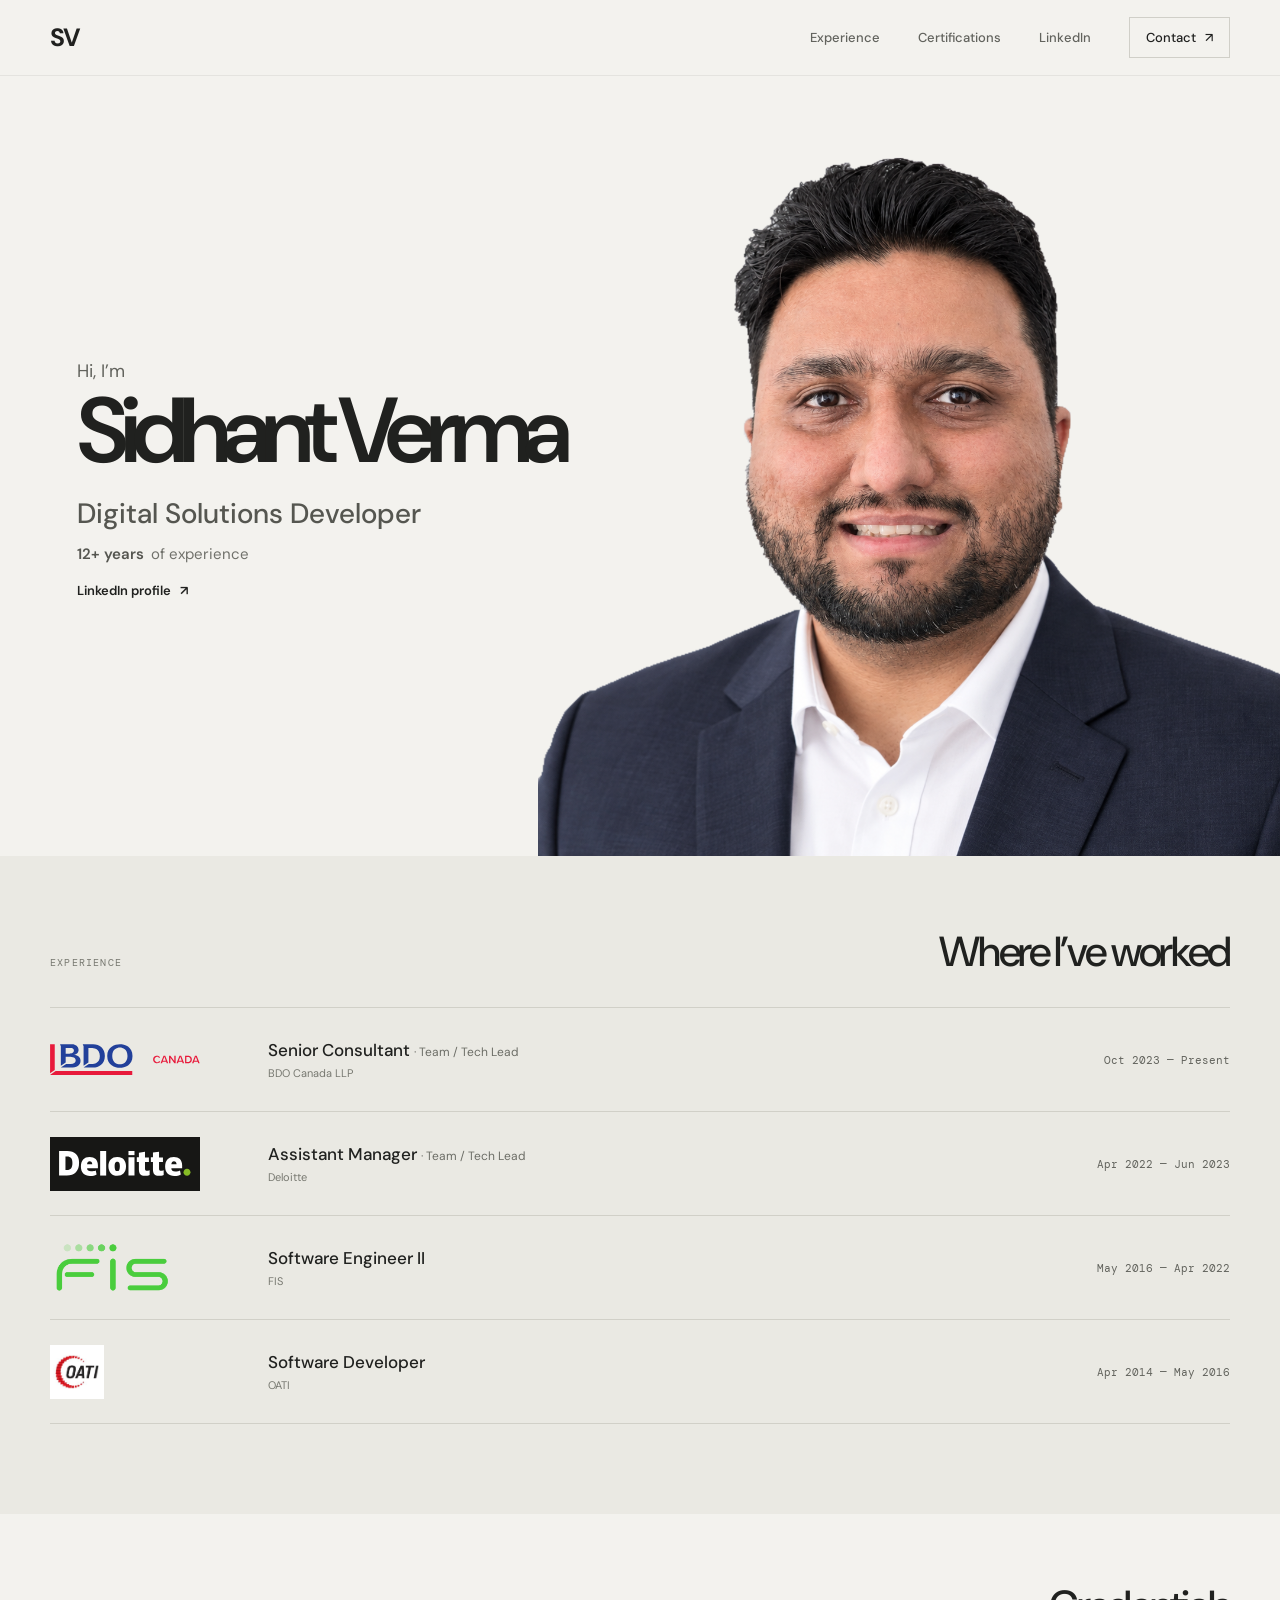
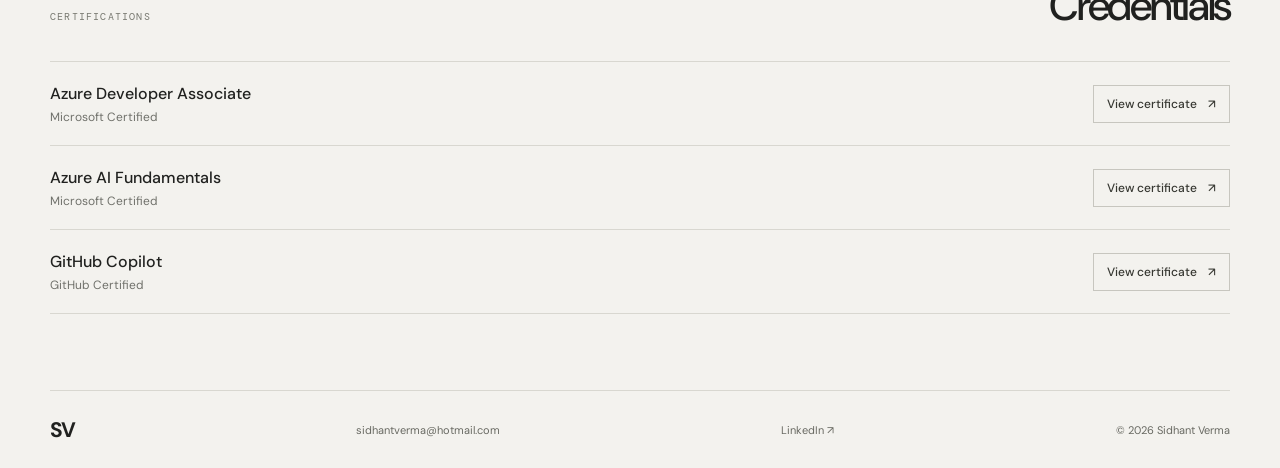
==== index.html @ 998a6c41 "website_v1" ====
<!doctype html>
<html lang="en">
  <head>
    <meta charset="utf-8">
    <meta name="viewport" content="width=device-width, initial-scale=1">
    <meta name="theme-color" content="#f3f2ee">
    <meta name="description" content="Hi, I'm Sidhant Verma, a Digital Solutions Developer with over 12 years of experience.">
    <title>Sidhant Verma</title>
    <link rel="preload" as="image" href="resources/photo_cutout.png">
    <link rel="stylesheet" href="styles.css">
    <script src="script.js?v=certificates-1" defer></script>
  </head>
  <body>
    <a class="skip-link" href="#main">Skip to content</a>
    <header class="site-header">
      <nav class="nav shell" aria-label="Main navigation">
        <a class="wordmark" href="#home" aria-label="Sidhant Verma home">SV</a>
        <button class="menu-toggle" type="button" aria-expanded="false" aria-controls="nav-links" aria-label="Open navigation menu">
          <span></span><span></span>
        </button>
        <div class="nav-links" id="nav-links">
          <a href="#experience">Experience</a>
          <a href="#certifications">Certifications</a>
          <a href="https://www.linkedin.com/in/sidhant-verma/" target="_blank" rel="noreferrer">LinkedIn</a>
          <a class="nav-contact" href="mailto:sidhantverma@hotmail.com">Contact <span aria-hidden="true">↗</span></a>
        </div>
      </nav>
    </header>

    <main id="main">
      <section class="hero shell" id="home" aria-labelledby="hero-title">
        <div class="hero-copy">
          <p class="hero-greeting">Hi, I’m</p>
          <h1 id="hero-title">Sidhant Verma</h1>
          <p class="hero-role">Digital Solutions Developer</p>
          <p class="hero-experience"><strong id="experience-years">12+ years</strong> of experience</p>
          <div class="hero-actions">
            <a class="text-link linkedin-link" href="https://www.linkedin.com/in/sidhant-verma/" target="_blank" rel="noreferrer">LinkedIn profile <span aria-hidden="true">↗</span></a>
          </div>
        </div>
        <div class="hero-visual">
          <img src="resources/photo_cutout.png" alt="Portrait of Sidhant Verma" fetchpriority="high">
        </div>
      </section>

      <section class="experience-section" id="experience" aria-labelledby="experience-title">
        <div class="shell">
          <div class="experience-heading">
            <p class="section-label">EXPERIENCE</p>
            <h2 id="experience-title">Where I’ve worked</h2>
          </div>

          <div class="experience-list">
            <article class="experience-item">
              <div class="company-logo"><img src="resources/logos/BDO-Canada-Logo.svg" alt="BDO Canada"></div>
              <h3>Senior Consultant <span>· Team / Tech Lead</span></h3>
              <p class="company-name">BDO Canada LLP</p>
              <p class="experience-dates"><time datetime="2023-10">Oct 2023</time> — Present</p>
            </article>
            <article class="experience-item">
              <div class="company-logo deloitte-logo"><img src="resources/logos/deloitte.svg" alt="Deloitte"></div>
              <h3>Assistant Manager <span>· Team / Tech Lead</span></h3>
              <p class="company-name">Deloitte</p>
              <p class="experience-dates"><time datetime="2022-04">Apr 2022</time> — <time datetime="2023-06">Jun 2023</time></p>
            </article>
            <article class="experience-item">
              <div class="company-logo"><img src="resources/logos/FIS_Logo_Green.png" alt="FIS"></div>
              <h3>Software Engineer II</h3>
              <p class="company-name">FIS</p>
              <p class="experience-dates"><time datetime="2016-05">May 2016</time> — <time datetime="2022-04">Apr 2022</time></p>
            </article>
            <article class="experience-item">
              <div class="company-logo"><img src="resources/logos/oati.jpeg" alt="OATI"></div>
              <h3>Software Developer</h3>
              <p class="company-name">OATI</p>
              <p class="experience-dates"><time datetime="2014-04">Apr 2014</time> — <time datetime="2016-05">May 2016</time></p>
            </article>
          </div>
        </div>
      </section>

      <section class="certifications-section" id="certifications" aria-labelledby="certifications-title">
        <div class="shell">
          <div class="experience-heading">
            <p class="section-label">CERTIFICATIONS</p>
            <h2 id="certifications-title">Credentials</h2>
          </div>
          <div class="certifications-list">
            <article class="certification-item">
              <div>
                <h3>Azure Developer Associate</h3>
                <p>Microsoft Certified</p>
              </div>
              <button class="certificate-viewer" type="button" data-title="Azure Developer Associate" data-file="resources/certs/ada.pdf">View certificate <span aria-hidden="true">↗</span></button>
            </article>
            <article class="certification-item">
              <div>
                <h3>Azure AI Fundamentals</h3>
                <p>Microsoft Certified</p>
              </div>
              <button class="certificate-viewer" type="button" data-title="Azure AI Fundamentals" data-file="resources/certs/ai_fund.pdf">View certificate <span aria-hidden="true">↗</span></button>
            </article>
            <article class="certification-item">
              <div>
                <h3>GitHub Copilot</h3>
                <p>GitHub Certified</p>
              </div>
              <button class="certificate-viewer" type="button" data-title="GitHub Copilot" data-file="resources/certs/github_copilot.pdf">View certificate <span aria-hidden="true">↗</span></button>
            </article>
          </div>
        </div>
      </section>
    </main>

    <dialog class="certificate-dialog" aria-labelledby="certificate-dialog-title">
      <div class="certificate-dialog-header">
        <h2 id="certificate-dialog-title">Certificate preview</h2>
        <button class="certificate-dialog-close" type="button" aria-label="Close certificate preview">Close <span aria-hidden="true">×</span></button>
      </div>
      <iframe class="certificate-frame" title="Read-only certificate preview"></iframe>
    </dialog>

    <footer class="site-footer">
      <div class="shell footer-inner">
        <a class="wordmark footer-mark" href="#home">SV</a>
        <a href="mailto:sidhantverma@hotmail.com">sidhantverma@hotmail.com</a>
        <a href="https://www.linkedin.com/in/sidhant-verma/" target="_blank" rel="noreferrer">LinkedIn ↗</a>
        <p>© <span id="year">2026</span> Sidhant Verma</p>
      </div>
    </footer>
  </body>
</html>
---- styles.css ----
@import url('https://fonts.googleapis.com/css2?family=DM+Mono:wght@400;500&family=DM+Sans:wght@400;500;600;700&display=swap');

:root {
  color-scheme: light;
  --paper: #f3f2ee;
  --ink: #20211f;
  --muted: #70716b;
  --line: #d8d7d0;
  --accent: #a17d5c;
  --sans: "DM Sans", Arial, sans-serif;
  --mono: "DM Mono", "Courier New", monospace;
}

* { box-sizing: border-box; }
html { scroll-behavior: smooth; scroll-padding-top: 82px; }
body {
  margin: 0;
  background: var(--paper);
  color: var(--ink);
  font-family: var(--sans);
  -webkit-font-smoothing: antialiased;
}
a { color: inherit; text-decoration: none; }
a:focus-visible, button:focus-visible { outline: 2px solid #806342; outline-offset: 4px; }
.shell { width: min(1180px, calc(100% - 96px)); margin-inline: auto; }
.skip-link { position: fixed; z-index: 20; top: 12px; left: 12px; padding: 12px 16px; background: var(--ink); color: white; transform: translateY(-160%); }
.skip-link:focus { transform: translateY(0); }

.site-header {
  position: sticky;
  z-index: 10;
  top: 0;
  height: 76px;
  border-bottom: 1px solid #20211f12;
  background: rgb(243 242 238 / 94%);
  backdrop-filter: blur(14px);
}
.nav { height: 100%; display: flex; align-items: center; justify-content: space-between; }
.wordmark { font-size: 25px; font-weight: 700; letter-spacing: -2px; }
.wordmark span { color: var(--accent); }
.nav-links { display: flex; align-items: center; gap: 38px; font-size: 13px; font-weight: 500; }
.nav-links > a:not(.nav-contact) { color: #62635d; }
.nav-links > a:not(.nav-contact):hover { color: var(--ink); }
.nav-contact { padding: 11px 16px; border: 1px solid #d0cfc8; }
.nav-contact span { margin-left: 6px; }
.menu-toggle { display: none; }

.hero {
  min-height: min(780px, calc(100svh - 76px));
  display: grid;
  grid-template-columns: 1fr .8fr;
  align-items: center;
  gap: 30px;
  overflow: hidden;
  padding-top: 48px;
  background: var(--paper);
}
.hero-copy { z-index: 1; padding-bottom: 22px; }
.hero-greeting { margin: 0 0 8px; color: #62635d; font-size: 18px; }
.hero h1 {
  margin: 0;
  font-size: clamp(82px, 10vw, 144px);
  line-height: .88;
  letter-spacing: -.09em;
  font-weight: 600;
}
.hero-role { margin: 22px 0 0; color: #555650; font-size: clamp(21px, 2.3vw, 28px); font-weight: 500; }
.hero-experience { margin: 12px 0 0; color: #70716b; font-size: 15px; }
.hero-experience strong { margin-right: 3px; color: #555650; font-size: 15px; font-weight: 600; }
.hero-actions { display: flex; align-items: center; gap: 24px; margin-top: 18px; }
.button { min-height: 47px; display: inline-flex; align-items: center; justify-content: center; gap: 24px; padding: 0 18px; font-size: 12px; font-weight: 600; transition: transform .2s, background .2s; }
.button:hover { transform: translateY(-2px); }
.button-dark { background: #20211f; color: #f7f6f2; }
.button-dark:hover { background: #41423d; }
.text-link { font-size: 12px; font-weight: 600; }
.text-link span { margin-left: 6px; }
.linkedin-link { font-size: 13px; }
.hero-visual { align-self: end; justify-self: center; width: 100%; max-width: 490px; }
.hero-visual img { display: block; width: 100%; height: auto; }

.experience-section { padding: 68px 0 90px; background: #eae9e3; }
.experience-heading { display: flex; align-items: end; justify-content: space-between; gap: 24px; margin-bottom: 28px; }
.section-label { margin: 0 0 10px; color: #777870; font-family: var(--mono); font-size: 10px; letter-spacing: .12em; }
.experience-heading h2 { margin: 0; font-size: clamp(30px, 4vw, 42px); font-weight: 500; letter-spacing: -.055em; }
.experience-list { border-top: 1px solid #d1d0c8; }
.experience-item {
  min-height: 104px;
  display: grid;
  grid-template-columns: 190px minmax(220px, 1fr) 170px;
  grid-template-rows: auto auto;
  align-items: center;
  column-gap: 28px;
  padding: 20px 0;
  border-bottom: 1px solid #d1d0c8;
}
.company-logo {
  grid-column: 1;
  grid-row: 1 / span 2;
  width: 150px;
  height: 54px;
  display: flex;
  align-items: center;
  justify-content: flex-start;
}
.company-logo img { display: block; max-width: 100%; max-height: 100%; object-fit: contain; }
.company-logo.deloitte-logo { justify-content: center; background: #171715; }
.company-logo.deloitte-logo img { width: 132px; }
.experience-item h3 { grid-column: 2; grid-row: 1; align-self: end; margin: 0; font-size: 17px; font-weight: 500; }
.experience-item h3 span { color: #6c6d66; font-size: 12px; font-weight: 400; }
.company-name { grid-column: 2; grid-row: 2; align-self: start; margin: 5px 0 0; color: #777870; font-size: 11px; }
.experience-dates { grid-column: 3; grid-row: 1 / span 2; justify-self: end; margin: 0; color: #62635d; font-family: var(--mono); font-size: 11px; white-space: nowrap; }

.certifications-section { padding: 64px 0 76px; background: var(--paper); }
.certifications-list { border-top: 1px solid var(--line); }
.certification-item {
  min-height: 84px;
  display: flex;
  align-items: center;
  justify-content: space-between;
  gap: 24px;
  padding: 17px 0;
  border-bottom: 1px solid var(--line);
}
.certification-item h3 { margin: 0; font-size: 16px; font-weight: 500; }
.certification-item p { margin: 5px 0 0; color: var(--muted); font-size: 12px; }
.certificate-viewer {
  flex: 0 0 auto;
  padding: 10px 13px;
  border: 1px solid #c7c6bf;
  background: transparent;
  color: #373832;
  font: 500 12px var(--sans);
  cursor: pointer;
}
.certificate-viewer:hover { background: #eae9e3; }
.certificate-viewer span { margin-left: 8px; }
.certificate-dialog {
  width: min(920px, calc(100% - 32px));
  max-width: none;
  max-height: min(90vh, 900px);
  padding: 0;
  border: 1px solid #c8c7c0;
  background: #f3f2ee;
  color: var(--ink);
  box-shadow: 0 20px 80px #0005;
}
.certificate-dialog::backdrop { background: rgb(20 20 18 / 68%); }
.certificate-dialog-header { display: flex; align-items: center; justify-content: space-between; gap: 16px; padding: 15px 18px; border-bottom: 1px solid var(--line); }
.certificate-dialog-header h2 { margin: 0; font-size: 16px; font-weight: 500; }
.certificate-dialog-close { border: 0; background: transparent; color: #4f504a; font: 500 12px var(--sans); cursor: pointer; }
.certificate-dialog-close span { margin-left: 7px; font-size: 20px; vertical-align: -2px; }
.certificate-frame { display: block; width: 100%; height: min(72vh, 760px); border: 0; background: #fff; }
.site-footer { background: var(--paper); }
.site-footer { background: var(--paper); }
.footer-inner { min-height: 78px; display: flex; align-items: center; justify-content: space-between; gap: 20px; border-top: 1px solid var(--line); }
.footer-inner a:not(.wordmark), .footer-inner p { color: #686962; font-size: 11px; }
.footer-inner p { margin: 0; }
.footer-mark { font-size: 21px; }

@media (max-width: 800px) {
  .shell { width: calc(100% - 56px); }
  .hero { min-height: 650px; grid-template-columns: 1fr .75fr; gap: 10px; }
  .hero h1 { font-size: clamp(72px, 9.2vw, 100px); }
  .hero-visual { align-self: end; }
  .experience-item { grid-template-columns: 140px minmax(180px, 1fr) 135px; column-gap: 18px; }
}

@media (max-width: 600px) {
  html { scroll-padding-top: 66px; }
  .shell { width: calc(100% - 40px); }
  .site-header { height: 66px; }
  .menu-toggle { width: 40px; height: 40px; display: flex; flex-direction: column; align-items: center; justify-content: center; gap: 6px; border: 0; background: transparent; cursor: pointer; }
  .menu-toggle span { width: 19px; height: 1px; background: var(--ink); transition: transform .2s; }
  .menu-toggle[aria-expanded="true"] span:first-child { transform: translateY(3.5px) rotate(45deg); }
  .menu-toggle[aria-expanded="true"] span:last-child { transform: translateY(-3.5px) rotate(-45deg); }
  .nav-links { position: absolute; top: 65px; left: 0; right: 0; display: none; align-items: stretch; gap: 0; padding: 10px 20px 18px; border-bottom: 1px solid var(--line); background: var(--paper); }
  .nav-links.is-open { display: flex; flex-direction: column; }
  .nav-links > a:not(.nav-contact) { padding: 14px 0; border-bottom: 1px solid var(--line); }
  .nav-contact { margin-top: 14px; text-align: center; }
  .hero { min-height: 0; grid-template-columns: 1fr; gap: 8px; padding-top: 58px; }
  .hero-copy { padding: 0; }
  .hero-greeting { margin-bottom: 6px; font-size: 16px; }
  .hero h1 { font-size: clamp(64px, 16vw, 90px); line-height: .92; }
  .hero-role { margin-top: 17px; font-size: 22px; }
  .hero-experience { margin-top: 9px; font-size: 14px; }
  .hero-experience strong { font-size: 14px; }
  .hero-actions { gap: 18px; margin-top: 13px; }
  .hero-visual { width: min(100%, 380px); margin: 8px auto 0; }
  .experience-section { padding: 48px 0 60px; }
  .certifications-section { padding: 48px 0 58px; }
  .experience-heading { display: block; margin-bottom: 20px; }
  .experience-heading h2 { font-size: 34px; }
  .experience-item { min-height: 108px; grid-template-columns: 82px minmax(0, 1fr); column-gap: 14px; padding: 16px 0; }
  .company-logo { width: 72px; height: 46px; }
  .company-logo.deloitte-logo img { width: 66px; }
  .experience-item h3 { grid-column: 2; grid-row: 1; align-self: end; font-size: 15px; }
  .experience-item h3 span { display: block; margin-top: 3px; font-size: 11px; }
  .company-name { display: none; }
  .experience-dates { grid-column: 2; grid-row: 2; justify-self: start; align-self: start; margin-top: 6px; font-size: 10px; }
  .certification-item { min-height: 78px; gap: 12px; }
  .certification-item h3 { font-size: 14px; }
  .certificate-viewer { padding: 9px; font-size: 11px; }
  .certificate-frame { height: 72vh; }
  .footer-inner { min-height: 0; flex-wrap: wrap; justify-content: flex-start; gap: 12px 20px; padding: 18px 0; }
  .footer-inner p { margin-left: auto; }
}

@media (prefers-reduced-motion: reduce) {
  *, *::before, *::after { scroll-behavior: auto !important; transition-duration: .01ms !important; }
}

.hero {
  position: relative;
  width: 100%;
  max-width: none;
  min-height: min(780px, calc(100svh - 76px));
  grid-template-columns: 1fr;
  margin: 0;
  padding: 48px 0 0 clamp(40px, 6vw, 160px);
}
.hero-copy { position: relative; z-index: 1; width: min(60vw, 1120px); }
.hero h1 { font-size: clamp(88px, 7.2vw, 144px); }
.hero-visual {
  position: absolute;
  z-index: 0;
  right: 0;
  bottom: 0;
  display: flex;
  width: min(58vw, 840px);
  max-width: none;
  height: 100%;
  align-items: flex-end;
  justify-content: flex-end;
  margin: 0;
}
.hero-visual img {
  width: 100%;
  height: 100%;
  object-fit: contain;
  object-position: right bottom;
}

.certificate-dialog {
  width: min(920px, calc(100% - 32px));
  height: min(90vh, 900px);
  max-height: 90vh;
  overflow: hidden;
  grid-template-rows: auto minmax(0, 1fr);
}
.certificate-dialog[open] { display: grid; }
.certificate-frame { height: 100%; min-height: 0; }

@media (max-width: 800px) {
  .hero { min-height: 650px; padding-left: 32px; }
  .hero-copy { width: 52%; }
  .hero h1 { font-size: clamp(72px, 9.2vw, 100px); }
  .hero-visual { width: min(58vw, 560px); }
}

@media (max-width: 600px) {
  .hero {
    min-height: 0;
    grid-template-columns: 1fr;
    padding: 58px 20px 0;
  }
  .hero-copy { width: 100%; }
  .hero h1 { font-size: clamp(64px, 16vw, 90px); }
  .hero-visual {
    position: relative;
    right: auto;
    bottom: auto;
    width: min(100%, 430px);
    height: auto;
    justify-self: center;
    margin: 8px auto 0;
  }

  @media (max-width: 700px) {
    .hero-copy { width: 100%; }
    .hero-visual { width: min(100%, 430px); }
  }
  .hero-visual img { width: 100%; height: auto; }
  .certificate-dialog {
    width: calc(100% - 16px);
    height: 92dvh;
    max-height: 92dvh;
    margin: auto;
  }
  .certificate-dialog-header { padding: 12px; }
  .certificate-frame { min-height: 0; }
}
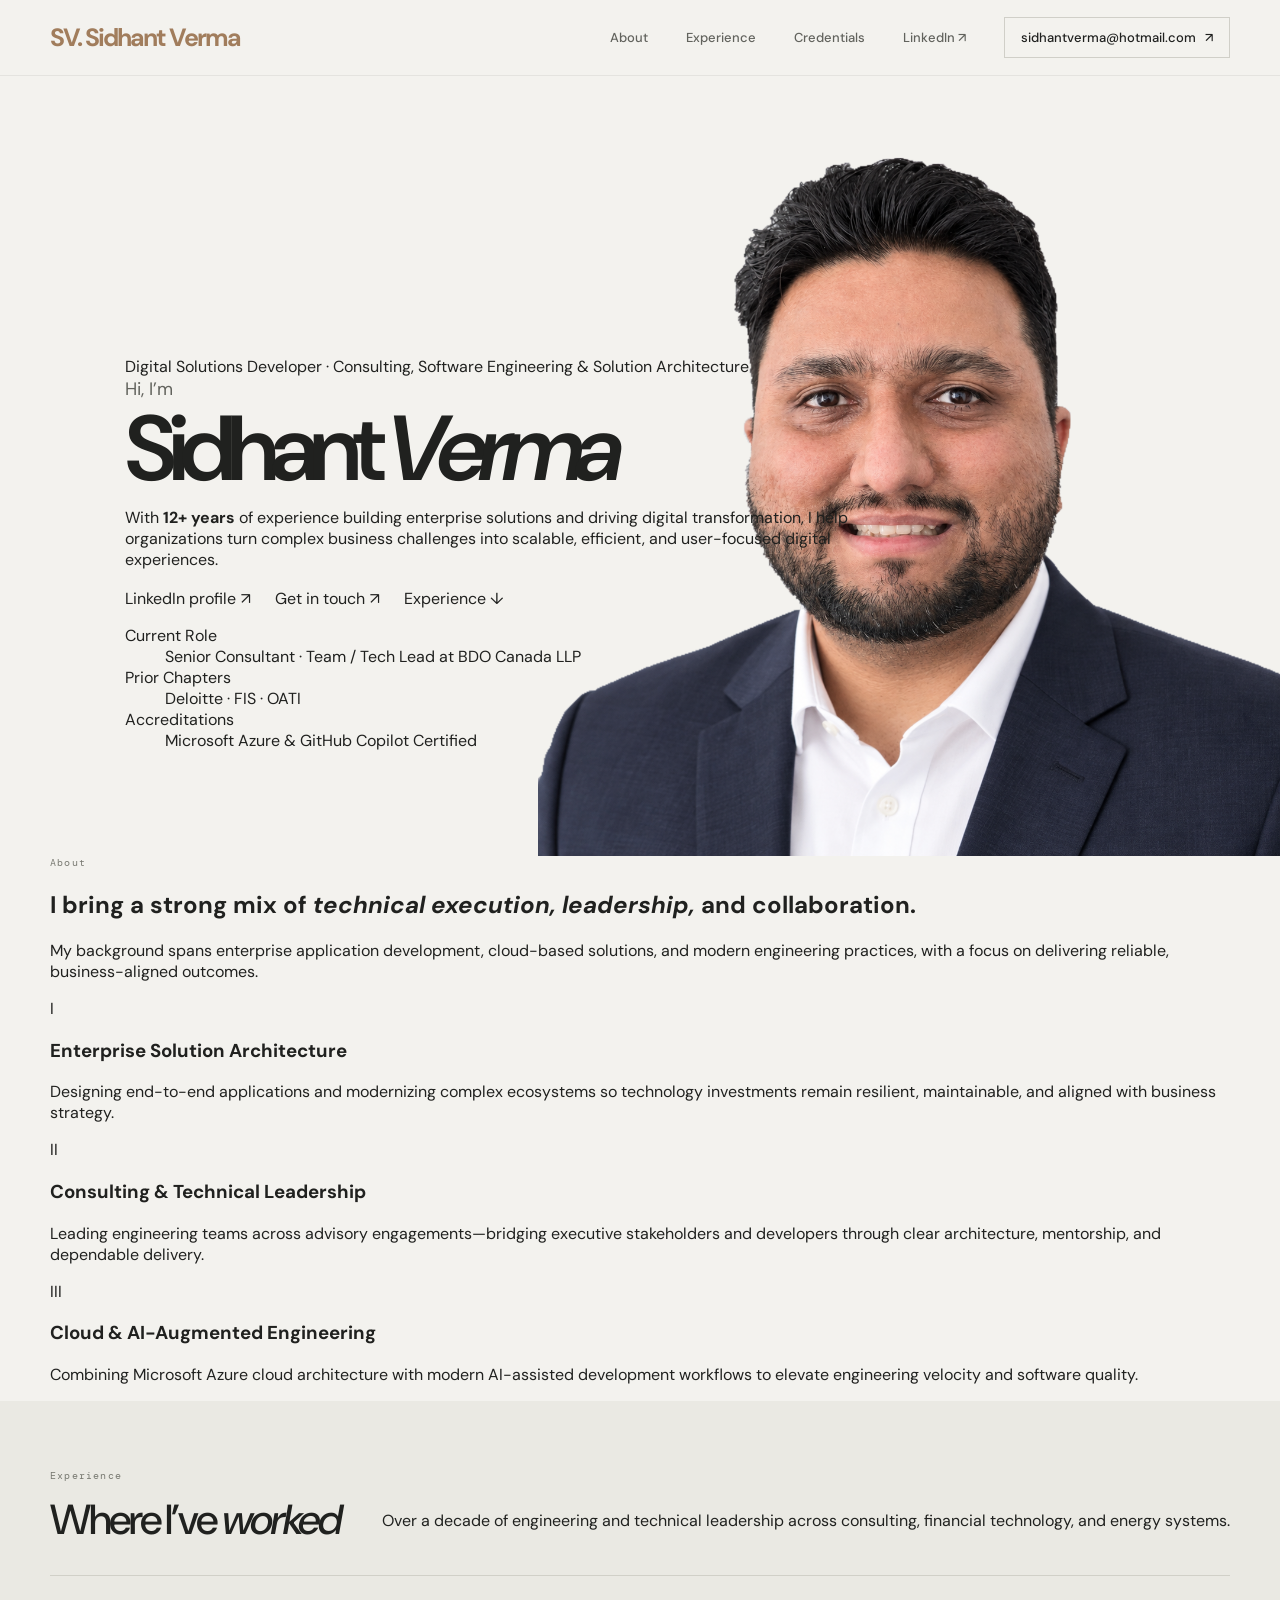
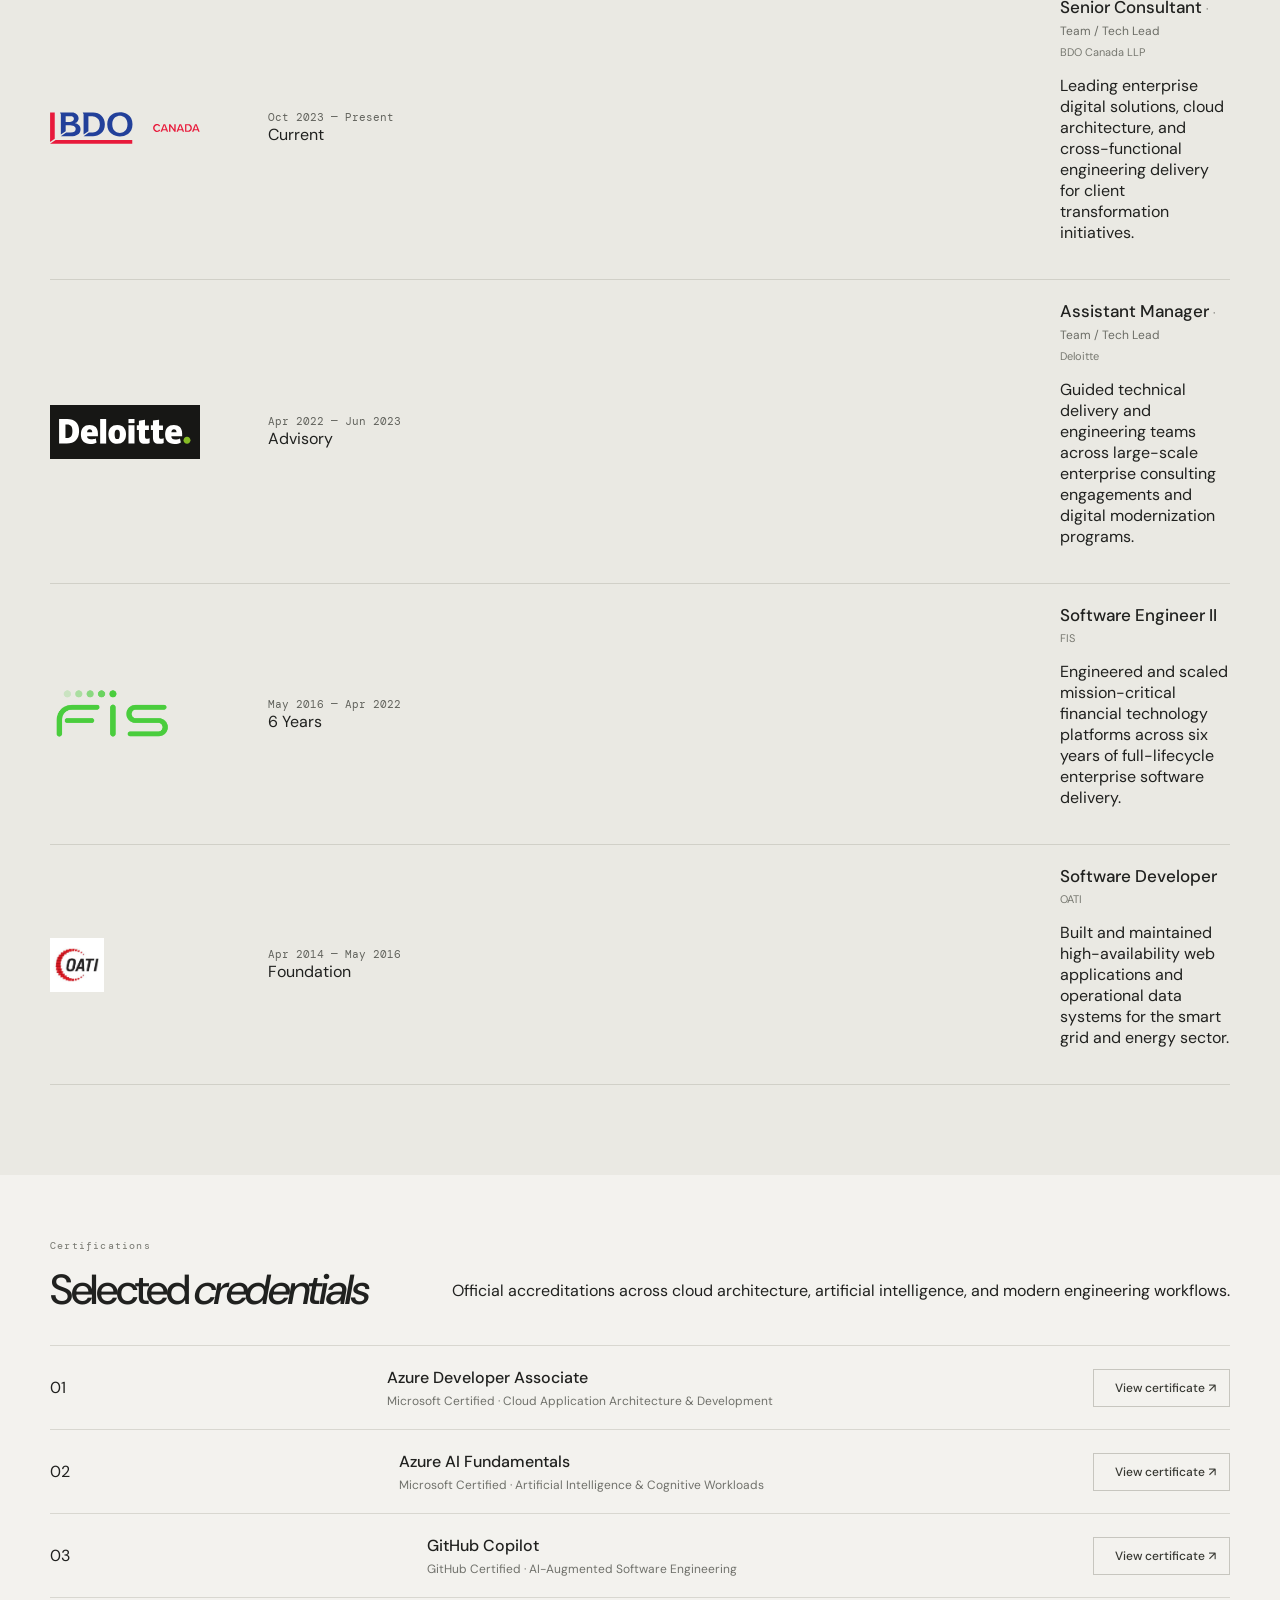
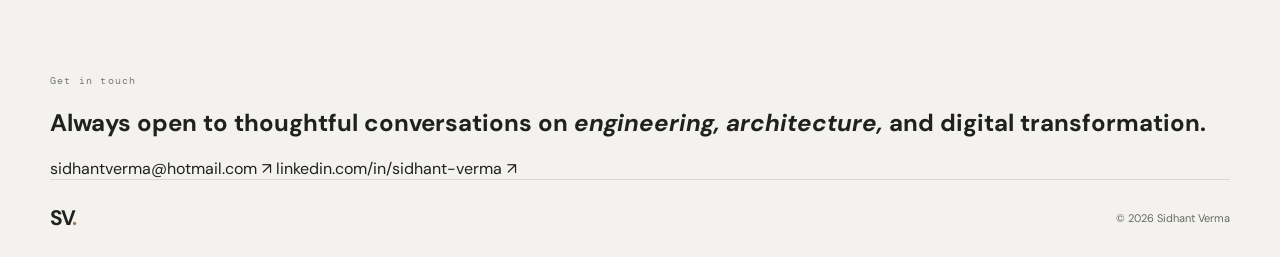
==== commit a13dae7a: "Refactor index.html for improved layout and content Updated meta tags, navigation links, and hero se" ====
--- a/index.html
+++ b/index.html
@@ -3,109 +3,288 @@
   <head>
     <meta charset="utf-8">
     <meta name="viewport" content="width=device-width, initial-scale=1">
-    <meta name="theme-color" content="#f3f2ee">
-    <meta name="description" content="Hi, I'm Sidhant Verma, a Digital Solutions Developer with over 12 years of experience.">
-    <title>Sidhant Verma</title>
+    <meta name="theme-color" content="#f6f4ef">
+    <meta name="description" content="Sidhant Verma — Digital Solutions Developer &amp; Technical Lead with 12+ years of experience building enterprise solutions, driving digital transformation, and delivering impactful technology products.">
+    <title>Sidhant Verma - Digital Solutions Developer</title>
+    <link rel="preconnect" href="https://fonts.googleapis.com">
+    <link rel="preconnect" href="https://fonts.gstatic.com" crossorigin>
+    <link href="https://fonts.googleapis.com/css2?family=Instrument+Serif:ital@0;1&amp;family=JetBrains+Mono:wght@400;500&amp;family=Plus+Jakarta+Sans:wght@400;500;600;700&amp;display=swap" rel="stylesheet">
     <link rel="preload" as="image" href="resources/photo_cutout.png">
-    <link rel="stylesheet" href="styles.css">
-    <script src="script.js?v=certificates-1" defer></script>
+    <link rel="stylesheet" href="styles.css?v=editorial-3">
+    <script src="script.js?v=editorial-3" defer></script>
   </head>
   <body>
     <a class="skip-link" href="#main">Skip to content</a>
+
     <header class="site-header">
       <nav class="nav shell" aria-label="Main navigation">
-        <a class="wordmark" href="#home" aria-label="Sidhant Verma home">SV</a>
+        <a class="wordmark" href="#home" aria-label="Sidhant Verma home">
+          <span class="wordmark-initials">SV<span>.</span></span>
+          <span class="wordmark-full">Sidhant Verma</span>
+        </a>
+
         <button class="menu-toggle" type="button" aria-expanded="false" aria-controls="nav-links" aria-label="Open navigation menu">
           <span></span><span></span>
         </button>
+
         <div class="nav-links" id="nav-links">
+          <a href="#about">About</a>
           <a href="#experience">Experience</a>
-          <a href="#certifications">Certifications</a>
-          <a href="https://www.linkedin.com/in/sidhant-verma/" target="_blank" rel="noreferrer">LinkedIn</a>
-          <a class="nav-contact" href="mailto:sidhantverma@hotmail.com">Contact <span aria-hidden="true">↗</span></a>
+          <a href="#certifications">Credentials</a>
+          <a href="https://www.linkedin.com/in/sidhant-verma/" target="_blank" rel="noreferrer">LinkedIn <span aria-hidden="true">↗</span></a>
+          <a class="nav-contact" href="mailto:sidhantverma@hotmail.com">sidhantverma@hotmail.com <span aria-hidden="true">↗</span></a>
         </div>
       </nav>
     </header>
 
     <main id="main">
-      <section class="hero shell" id="home" aria-labelledby="hero-title">
-        <div class="hero-copy">
-          <p class="hero-greeting">Hi, I’m</p>
-          <h1 id="hero-title">Sidhant Verma</h1>
-          <p class="hero-role">Digital Solutions Developer</p>
-          <p class="hero-experience"><strong id="experience-years">12+ years</strong> of experience</p>
-          <div class="hero-actions">
-            <a class="text-link linkedin-link" href="https://www.linkedin.com/in/sidhant-verma/" target="_blank" rel="noreferrer">LinkedIn profile <span aria-hidden="true">↗</span></a>
-          </div>
-        </div>
+      <!-- HERO -->
+      <section class="hero" id="home" aria-labelledby="hero-title">
+        <div class="hero-ambient" aria-hidden="true">
+          <div class="hero-halo"></div>
+          <div class="hero-halo hero-halo-inner"></div>
+        </div>
+
+        <div class="shell hero-shell">
+          <div class="hero-masthead">
+            <span>Digital Solutions Developer</span>
+            <span class="masthead-dot" aria-hidden="true">·</span>
+            <span>Consulting, Software Engineering &amp; Solution Architecture</span>
+          </div>
+
+          <div class="hero-copy">
+            <p class="hero-greeting">Hi, I’m</p>
+            <h1 id="hero-title">
+              Sidhant <em>Verma</em>
+            </h1>
+
+            <div class="hero-editorial">
+              <div class="hero-narrative">
+                <p class="hero-lead">
+                  With <strong id="experience-years">12+ years</strong> of experience building enterprise solutions and driving digital transformation, I help organizations turn complex business challenges into scalable, efficient, and user-focused digital experiences.
+                </p>
+
+                <div class="hero-actions">
+                  <a class="editorial-link" href="https://www.linkedin.com/in/sidhant-verma/" target="_blank" rel="noreferrer">
+                    <span>LinkedIn profile</span>
+                    <i aria-hidden="true">↗</i>
+                  </a>
+                  <a class="editorial-link" href="mailto:sidhantverma@hotmail.com">
+                    <span>Get in touch</span>
+                    <i aria-hidden="true">↗</i>
+                  </a>
+                  <a class="editorial-link editorial-link-subtle" href="#experience">
+                    <span>Experience</span>
+                    <i aria-hidden="true">↓</i>
+                  </a>
+                </div>
+              </div>
+
+              <dl class="hero-notes" aria-label="At a glance">
+                <div>
+                  <dt>Current Role</dt>
+                  <dd>Senior Consultant · Team / Tech Lead at BDO Canada LLP</dd>
+                </div>
+                <div>
+                  <dt>Prior Chapters</dt>
+                  <dd>Deloitte · FIS · OATI</dd>
+                </div>
+                <div>
+                  <dt>Accreditations</dt>
+                  <dd>Microsoft Azure &amp; GitHub Copilot Certified</dd>
+                </div>
+              </dl>
+            </div>
+          </div>
+        </div>
+
         <div class="hero-visual">
           <img src="resources/photo_cutout.png" alt="Portrait of Sidhant Verma" fetchpriority="high">
         </div>
       </section>
 
+      <!-- ABOUT / PERSPECTIVE (DEEP MIDNIGHT CHAPTER) -->
+      <section class="about-section" id="about" aria-labelledby="about-title">
+        <div class="shell">
+          <div class="about-top">
+            <p class="section-label section-label-light">About</p>
+            <h2 id="about-title">
+              I bring a strong mix of <em>technical execution, leadership,</em> and collaboration.
+            </h2>
+            <p class="about-sublead">
+              My background spans enterprise application development, cloud-based solutions, and modern engineering practices, with a focus on delivering reliable, business-aligned outcomes.
+            </p>
+          </div>
+
+          <div class="about-pillars">
+            <article class="pillar-row">
+              <span class="pillar-num" aria-hidden="true">I</span>
+              <h3>Enterprise Solution Architecture</h3>
+              <p>
+                Designing end-to-end applications and modernizing complex ecosystems so technology investments remain resilient, maintainable, and aligned with business strategy.
+              </p>
+            </article>
+
+            <article class="pillar-row">
+              <span class="pillar-num" aria-hidden="true">II</span>
+              <h3>Consulting &amp; Technical Leadership</h3>
+              <p>
+                Leading engineering teams across advisory engagements—bridging executive stakeholders and developers through clear architecture, mentorship, and dependable delivery.
+              </p>
+            </article>
+
+            <article class="pillar-row">
+              <span class="pillar-num" aria-hidden="true">III</span>
+              <h3>Cloud &amp; AI-Augmented Engineering</h3>
+              <p>
+                Combining Microsoft Azure cloud architecture with modern AI-assisted development workflows to elevate engineering velocity and software quality.
+              </p>
+            </article>
+          </div>
+        </div>
+      </section>
+
+      <!-- EXPERIENCE -->
       <section class="experience-section" id="experience" aria-labelledby="experience-title">
         <div class="shell">
           <div class="experience-heading">
-            <p class="section-label">EXPERIENCE</p>
-            <h2 id="experience-title">Where I’ve worked</h2>
+            <div>
+              <p class="section-label">Experience</p>
+              <h2 id="experience-title">Where I’ve <em>worked</em></h2>
+            </div>
+            <p class="section-note">
+              Over a decade of engineering and technical leadership across consulting, financial technology, and energy systems.
+            </p>
           </div>
 
           <div class="experience-list">
             <article class="experience-item">
-              <div class="company-logo"><img src="resources/logos/BDO-Canada-Logo.svg" alt="BDO Canada"></div>
-              <h3>Senior Consultant <span>· Team / Tech Lead</span></h3>
-              <p class="company-name">BDO Canada LLP</p>
-              <p class="experience-dates"><time datetime="2023-10">Oct 2023</time> — Present</p>
-            </article>
+              <div class="experience-time">
+                <p class="experience-dates"><time datetime="2023-10">Oct 2023</time> — Present</p>
+                <span class="experience-era">Current</span>
+              </div>
+
+              <div class="experience-details">
+                <h3>Senior Consultant <span>· Team / Tech Lead</span></h3>
+                <p class="company-name">BDO Canada LLP</p>
+                <p class="experience-summary">
+                  Leading enterprise digital solutions, cloud architecture, and cross-functional engineering delivery for client transformation initiatives.
+                </p>
+              </div>
+
+              <div class="company-logo">
+                <img src="resources/logos/BDO-Canada-Logo.svg" alt="BDO Canada">
+              </div>
+            </article>
+
             <article class="experience-item">
-              <div class="company-logo deloitte-logo"><img src="resources/logos/deloitte.svg" alt="Deloitte"></div>
-              <h3>Assistant Manager <span>· Team / Tech Lead</span></h3>
-              <p class="company-name">Deloitte</p>
-              <p class="experience-dates"><time datetime="2022-04">Apr 2022</time> — <time datetime="2023-06">Jun 2023</time></p>
-            </article>
+              <div class="experience-time">
+                <p class="experience-dates"><time datetime="2022-04">Apr 2022</time> — <time datetime="2023-06">Jun 2023</time></p>
+                <span class="experience-era">Advisory</span>
+              </div>
+
+              <div class="experience-details">
+                <h3>Assistant Manager <span>· Team / Tech Lead</span></h3>
+                <p class="company-name">Deloitte</p>
+                <p class="experience-summary">
+                  Guided technical delivery and engineering teams across large-scale enterprise consulting engagements and digital modernization programs.
+                </p>
+              </div>
+
+              <div class="company-logo deloitte-logo">
+                <img src="resources/logos/deloitte.svg" alt="Deloitte">
+              </div>
+            </article>
+
             <article class="experience-item">
-              <div class="company-logo"><img src="resources/logos/FIS_Logo_Green.png" alt="FIS"></div>
-              <h3>Software Engineer II</h3>
-              <p class="company-name">FIS</p>
-              <p class="experience-dates"><time datetime="2016-05">May 2016</time> — <time datetime="2022-04">Apr 2022</time></p>
-            </article>
+              <div class="experience-time">
+                <p class="experience-dates"><time datetime="2016-05">May 2016</time> — <time datetime="2022-04">Apr 2022</time></p>
+                <span class="experience-era">6 Years</span>
+              </div>
+
+              <div class="experience-details">
+                <h3>Software Engineer II</h3>
+                <p class="company-name">FIS</p>
+                <p class="experience-summary">
+                  Engineered and scaled mission-critical financial technology platforms across six years of full-lifecycle enterprise software delivery.
+                </p>
+              </div>
+
+              <div class="company-logo fis-logo">
+                <img src="resources/logos/FIS_Logo_Green.png" alt="FIS">
+              </div>
+            </article>
+
             <article class="experience-item">
-              <div class="company-logo"><img src="resources/logos/oati.jpeg" alt="OATI"></div>
-              <h3>Software Developer</h3>
-              <p class="company-name">OATI</p>
-              <p class="experience-dates"><time datetime="2014-04">Apr 2014</time> — <time datetime="2016-05">May 2016</time></p>
+              <div class="experience-time">
+                <p class="experience-dates"><time datetime="2014-04">Apr 2014</time> — <time datetime="2016-05">May 2016</time></p>
+                <span class="experience-era">Foundation</span>
+              </div>
+
+              <div class="experience-details">
+                <h3>Software Developer</h3>
+                <p class="company-name">OATI</p>
+                <p class="experience-summary">
+                  Built and maintained high-availability web applications and operational data systems for the smart grid and energy sector.
+                </p>
+              </div>
+
+              <div class="company-logo oati-logo">
+                <img src="resources/logos/oati.jpeg" alt="OATI">
+              </div>
             </article>
           </div>
         </div>
       </section>
 
+      <!-- CERTIFICATIONS -->
       <section class="certifications-section" id="certifications" aria-labelledby="certifications-title">
         <div class="shell">
           <div class="experience-heading">
-            <p class="section-label">CERTIFICATIONS</p>
-            <h2 id="certifications-title">Credentials</h2>
-          </div>
+            <div>
+              <p class="section-label">Certifications</p>
+              <h2 id="certifications-title">Selected <em>credentials</em></h2>
+            </div>
+            <p class="section-note">
+              Official accreditations across cloud architecture, artificial intelligence, and modern engineering workflows.
+            </p>
+          </div>
+
           <div class="certifications-list">
             <article class="certification-item">
-              <div>
+              <span class="cert-index" aria-hidden="true">01</span>
+              <div class="certification-info">
                 <h3>Azure Developer Associate</h3>
-                <p>Microsoft Certified</p>
-              </div>
-              <button class="certificate-viewer" type="button" data-title="Azure Developer Associate" data-file="resources/certs/ada.pdf">View certificate <span aria-hidden="true">↗</span></button>
-            </article>
+                <p>Microsoft Certified · Cloud Application Architecture &amp; Development</p>
+              </div>
+              <button class="certificate-viewer" type="button" data-title="Azure Developer Associate" data-file="resources/certs/ada.pdf">
+                <span>View certificate</span>
+                <i aria-hidden="true">↗</i>
+              </button>
+            </article>
+
             <article class="certification-item">
-              <div>
+              <span class="cert-index" aria-hidden="true">02</span>
+              <div class="certification-info">
                 <h3>Azure AI Fundamentals</h3>
-                <p>Microsoft Certified</p>
-              </div>
-              <button class="certificate-viewer" type="button" data-title="Azure AI Fundamentals" data-file="resources/certs/ai_fund.pdf">View certificate <span aria-hidden="true">↗</span></button>
-            </article>
+                <p>Microsoft Certified · Artificial Intelligence &amp; Cognitive Workloads</p>
+              </div>
+              <button class="certificate-viewer" type="button" data-title="Azure AI Fundamentals" data-file="resources/certs/ai_fund.pdf">
+                <span>View certificate</span>
+                <i aria-hidden="true">↗</i>
+              </button>
+            </article>
+
             <article class="certification-item">
-              <div>
+              <span class="cert-index" aria-hidden="true">03</span>
+              <div class="certification-info">
                 <h3>GitHub Copilot</h3>
-                <p>GitHub Certified</p>
-              </div>
-              <button class="certificate-viewer" type="button" data-title="GitHub Copilot" data-file="resources/certs/github_copilot.pdf">View certificate <span aria-hidden="true">↗</span></button>
+                <p>GitHub Certified · AI-Augmented Software Engineering</p>
+              </div>
+              <button class="certificate-viewer" type="button" data-title="GitHub Copilot" data-file="resources/certs/github_copilot.pdf">
+                <span>View certificate</span>
+                <i aria-hidden="true">↗</i>
+              </button>
             </article>
           </div>
         </div>
@@ -115,17 +294,41 @@
     <dialog class="certificate-dialog" aria-labelledby="certificate-dialog-title">
       <div class="certificate-dialog-header">
         <h2 id="certificate-dialog-title">Certificate preview</h2>
-        <button class="certificate-dialog-close" type="button" aria-label="Close certificate preview">Close <span aria-hidden="true">×</span></button>
+        <div class="certificate-dialog-actions">
+          <a class="dialog-external-link" id="certificate-external-link" href="resources/certs/ada.pdf" target="_blank" rel="noreferrer">
+            Open PDF <span aria-hidden="true">↗</span>
+          </a>
+          <button class="certificate-dialog-close" type="button" aria-label="Close certificate preview">
+            Close <span aria-hidden="true">×</span>
+          </button>
+        </div>
       </div>
       <iframe class="certificate-frame" title="Read-only certificate preview"></iframe>
     </dialog>
 
-    <footer class="site-footer">
-      <div class="shell footer-inner">
-        <a class="wordmark footer-mark" href="#home">SV</a>
-        <a href="mailto:sidhantverma@hotmail.com">sidhantverma@hotmail.com</a>
-        <a href="https://www.linkedin.com/in/sidhant-verma/" target="_blank" rel="noreferrer">LinkedIn ↗</a>
-        <p>© <span id="year">2026</span> Sidhant Verma</p>
+    <footer class="site-footer" id="contact">
+      <div class="shell">
+        <div class="footer-editorial">
+          <p class="section-label section-label-light">Get in touch</p>
+          <h2>
+            Always open to thoughtful conversations on <em>engineering, architecture,</em> and digital transformation.
+          </h2>
+          <div class="footer-contact-links">
+            <a class="footer-big-link" href="mailto:sidhantverma@hotmail.com">
+              <span>sidhantverma@hotmail.com</span>
+              <i aria-hidden="true">↗</i>
+            </a>
+            <a class="footer-big-link" href="https://www.linkedin.com/in/sidhant-verma/" target="_blank" rel="noreferrer">
+              <span>linkedin.com/in/sidhant-verma</span>
+              <i aria-hidden="true">↗</i>
+            </a>
+          </div>
+        </div>
+
+        <div class="footer-inner">
+          <a class="wordmark footer-mark" href="#home">SV<span>.</span></a>
+          <p>© <span id="year">2026</span> Sidhant Verma</p>
+        </div>
       </div>
     </footer>
   </body>
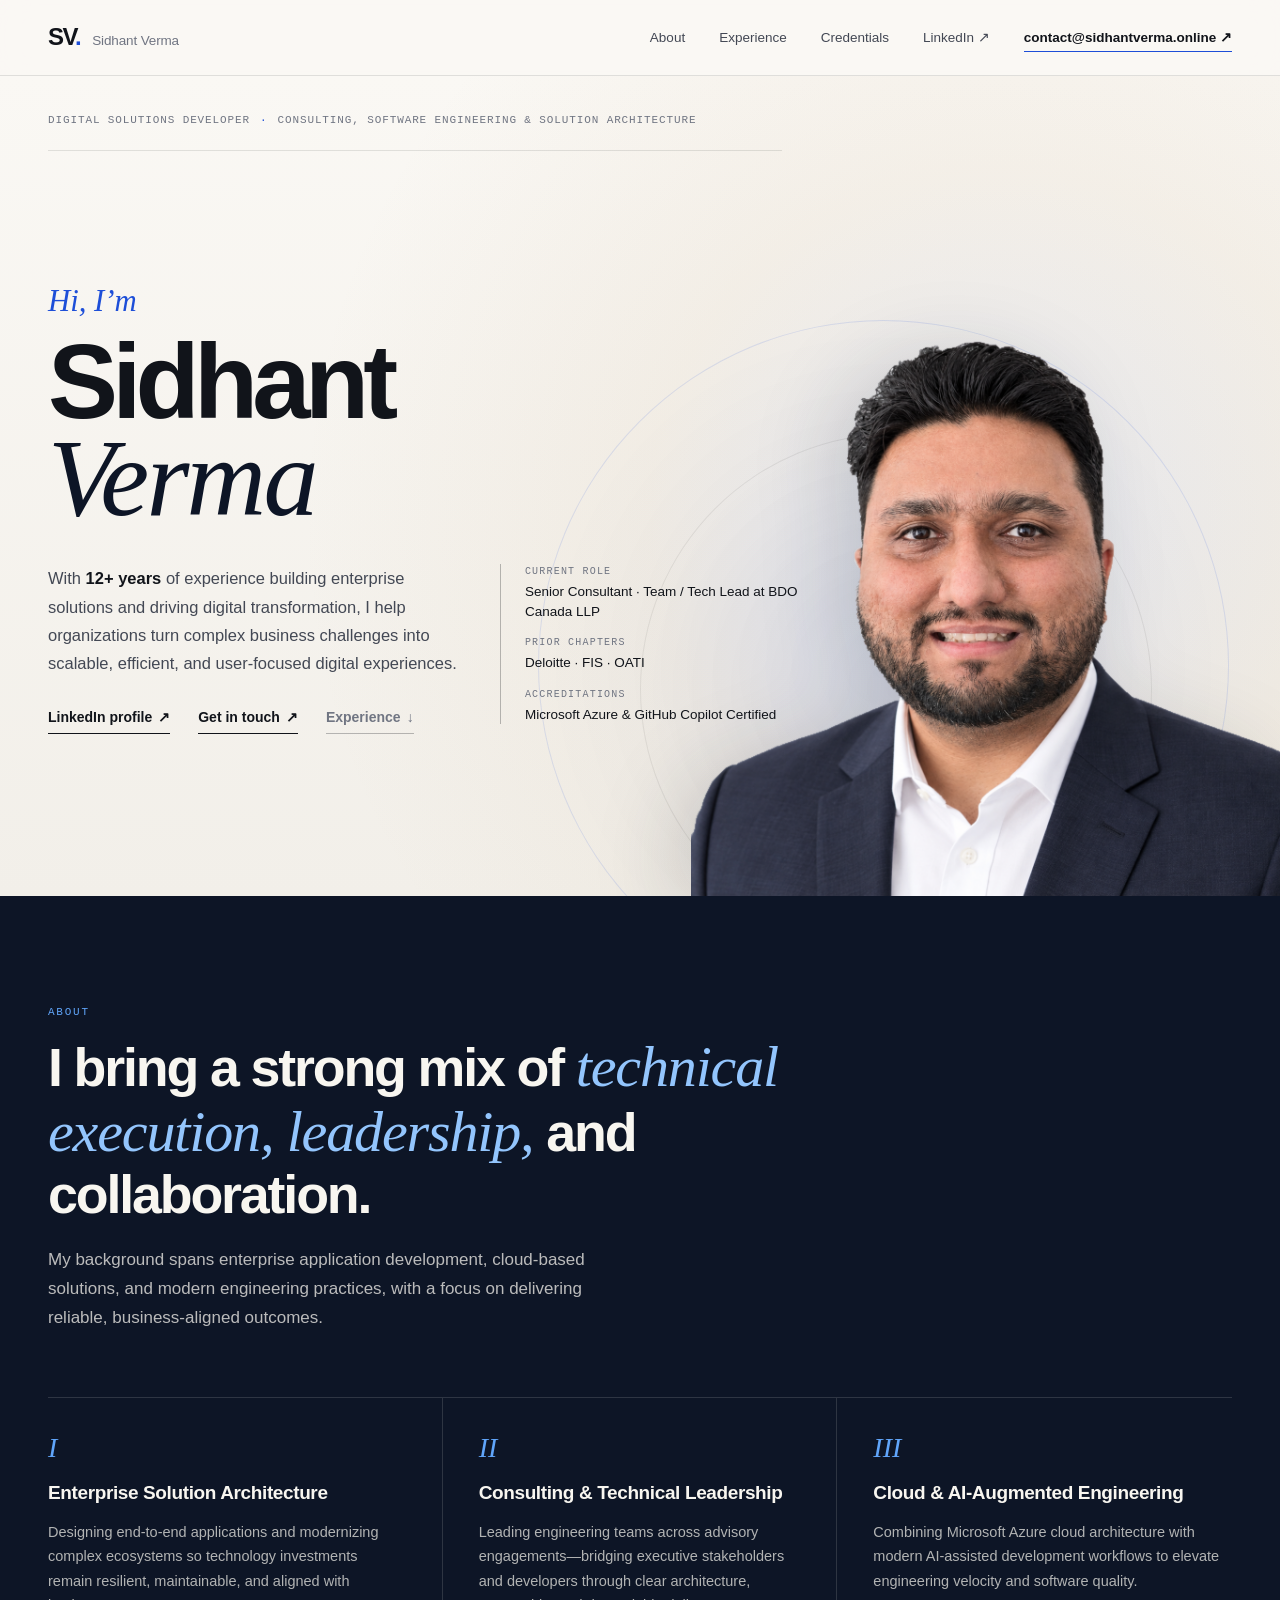
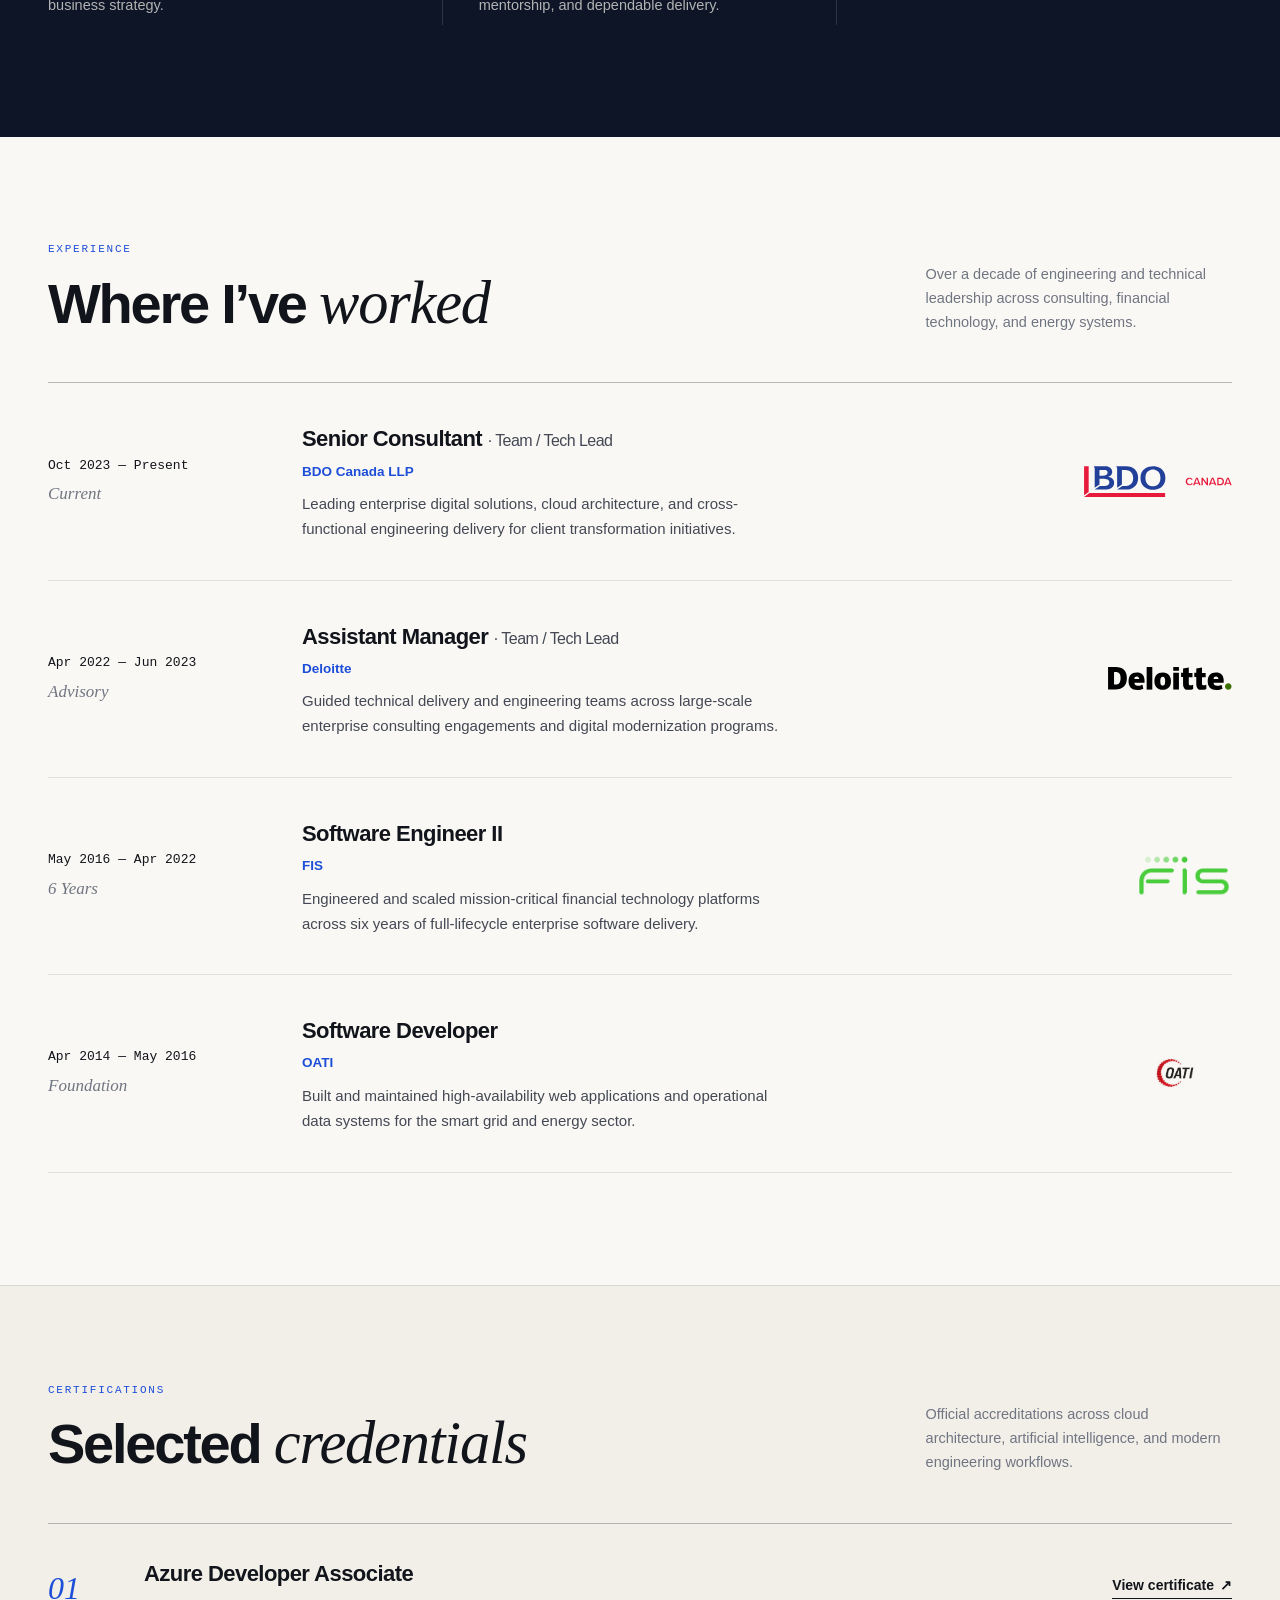
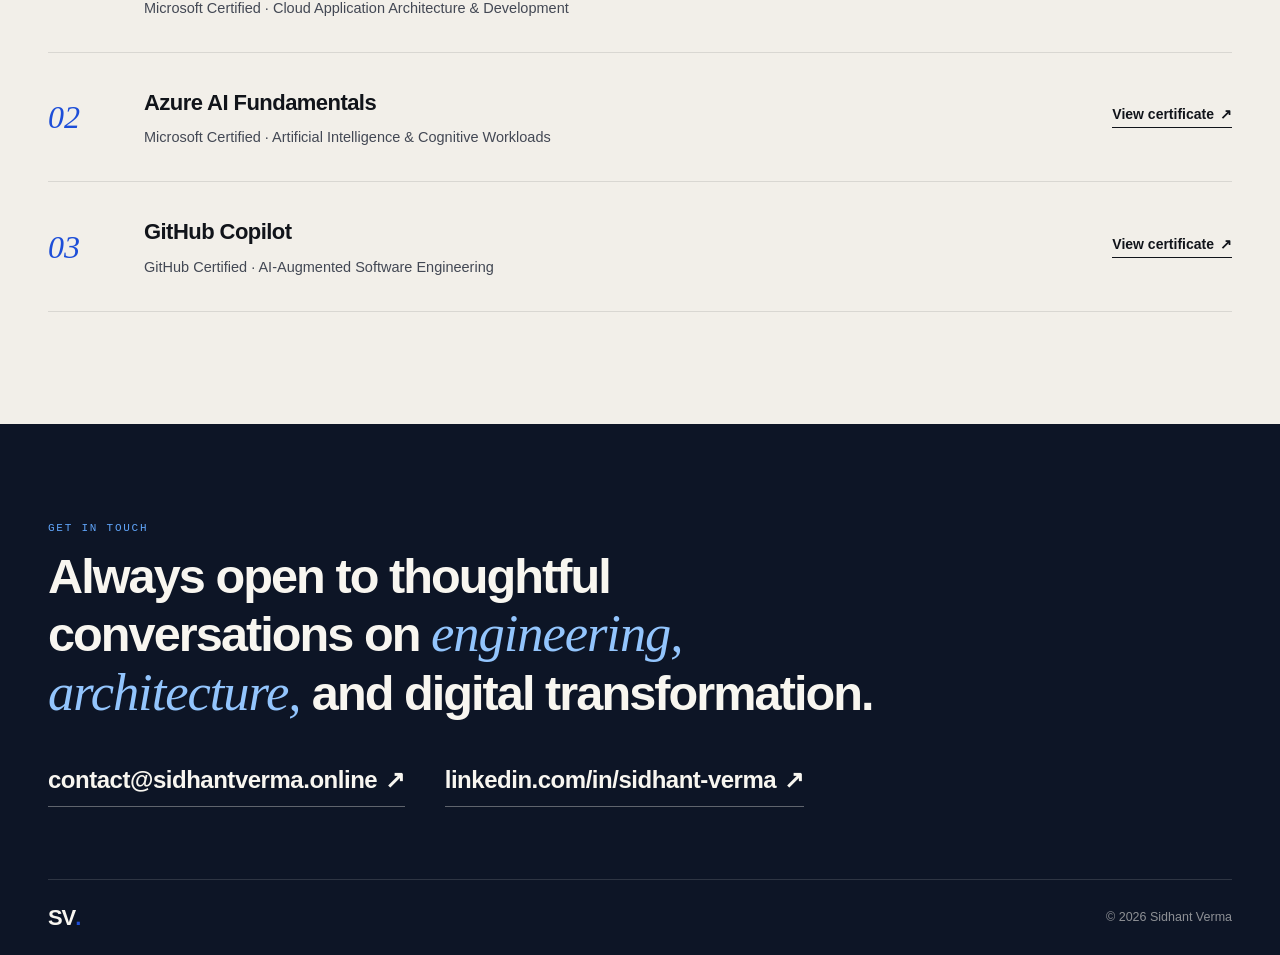
==== commit 919f46c0: "Update contact email to new address" ====
--- a/index.html
+++ b/index.html
@@ -32,7 +32,7 @@
           <a href="#experience">Experience</a>
           <a href="#certifications">Credentials</a>
           <a href="https://www.linkedin.com/in/sidhant-verma/" target="_blank" rel="noreferrer">LinkedIn <span aria-hidden="true">↗</span></a>
-          <a class="nav-contact" href="mailto:sidhantverma@hotmail.com">sidhantverma@hotmail.com <span aria-hidden="true">↗</span></a>
+          <a class="nav-contact" href="mailto:contact@sidhantverma.online">contact@sidhantverma.online <span aria-hidden="true">↗</span></a>
         </div>
       </nav>
     </header>
@@ -69,7 +69,7 @@
                     <span>LinkedIn profile</span>
                     <i aria-hidden="true">↗</i>
                   </a>
-                  <a class="editorial-link" href="mailto:sidhantverma@hotmail.com">
+                  <a class="editorial-link" href="mailto:contact@sidhantverma.online">
                     <span>Get in touch</span>
                     <i aria-hidden="true">↗</i>
                   </a>
@@ -314,8 +314,8 @@
             Always open to thoughtful conversations on <em>engineering, architecture,</em> and digital transformation.
           </h2>
           <div class="footer-contact-links">
-            <a class="footer-big-link" href="mailto:sidhantverma@hotmail.com">
-              <span>sidhantverma@hotmail.com</span>
+            <a class="footer-big-link" href="mailto:contact@sidhantverma.online">
+              <span>contact@sidhantverma.online</span>
               <i aria-hidden="true">↗</i>
             </a>
             <a class="footer-big-link" href="https://www.linkedin.com/in/sidhant-verma/" target="_blank" rel="noreferrer">
--- a/styles.css
+++ b/styles.css
@@ -1,291 +1,1106 @@
-@import url('https://fonts.googleapis.com/css2?family=DM+Mono:wght@400;500&family=DM+Sans:wght@400;500;600;700&display=swap');
-
 :root {
   color-scheme: light;
-  --paper: #f3f2ee;
-  --ink: #20211f;
-  --muted: #70716b;
-  --line: #d8d7d0;
-  --accent: #a17d5c;
-  --sans: "DM Sans", Arial, sans-serif;
-  --mono: "DM Mono", "Courier New", monospace;
-}
-
-* { box-sizing: border-box; }
-html { scroll-behavior: smooth; scroll-padding-top: 82px; }
+  --paper: #faf8f4;
+  --paper-warm: #f2efe9;
+  --midnight: #0d1526;
+  --midnight-soft: #152038;
+  --ink: #11141a;
+  --ink-secondary: #434854;
+  --muted: #707582;
+  --line: rgba(17, 20, 26, 0.11);
+  --line-strong: rgba(17, 20, 26, 0.28);
+  --line-dark: rgba(248, 246, 240, 0.14);
+  --accent: #1d4ed8;
+  --accent-light: #60a5fa;
+  --sans: "Plus Jakarta Sans", -apple-system, BlinkMacSystemFont, "Segoe UI", sans-serif;
+  --serif: "Instrument Serif", Georgia, serif;
+  --mono: "JetBrains Mono", monospace;
+}
+
+*, *::before, *::after {
+  box-sizing: border-box;
+}
+
+html {
+  scroll-behavior: smooth;
+  scroll-padding-top: 76px;
+}
+
 body {
   margin: 0;
   background: var(--paper);
   color: var(--ink);
   font-family: var(--sans);
+  line-height: 1.6;
   -webkit-font-smoothing: antialiased;
-}
-a { color: inherit; text-decoration: none; }
-a:focus-visible, button:focus-visible { outline: 2px solid #806342; outline-offset: 4px; }
-.shell { width: min(1180px, calc(100% - 96px)); margin-inline: auto; }
-.skip-link { position: fixed; z-index: 20; top: 12px; left: 12px; padding: 12px 16px; background: var(--ink); color: white; transform: translateY(-160%); }
-.skip-link:focus { transform: translateY(0); }
-
+  overflow-x: hidden;
+}
+
+a {
+  color: inherit;
+  text-decoration: none;
+}
+
+a:focus-visible,
+button:focus-visible {
+  outline: 2px solid var(--accent);
+  outline-offset: 4px;
+}
+
+.shell {
+  width: min(1240px, calc(100% - 96px));
+  margin-inline: auto;
+}
+
+.skip-link {
+  position: fixed;
+  z-index: 50;
+  top: 12px;
+  left: 12px;
+  padding: 10px 16px;
+  background: var(--ink);
+  color: var(--paper);
+  font-size: 13px;
+  font-weight: 600;
+  transform: translateY(-180%);
+  transition: transform 0.2s ease;
+}
+
+.skip-link:focus {
+  transform: translateY(0);
+}
+
+/* HEADER */
 .site-header {
   position: sticky;
-  z-index: 10;
+  z-index: 30;
   top: 0;
   height: 76px;
-  border-bottom: 1px solid #20211f12;
-  background: rgb(243 242 238 / 94%);
-  backdrop-filter: blur(14px);
-}
-.nav { height: 100%; display: flex; align-items: center; justify-content: space-between; }
-.wordmark { font-size: 25px; font-weight: 700; letter-spacing: -2px; }
-.wordmark span { color: var(--accent); }
-.nav-links { display: flex; align-items: center; gap: 38px; font-size: 13px; font-weight: 500; }
-.nav-links > a:not(.nav-contact) { color: #62635d; }
-.nav-links > a:not(.nav-contact):hover { color: var(--ink); }
-.nav-contact { padding: 11px 16px; border: 1px solid #d0cfc8; }
-.nav-contact span { margin-left: 6px; }
-.menu-toggle { display: none; }
-
-.hero {
-  min-height: min(780px, calc(100svh - 76px));
-  display: grid;
-  grid-template-columns: 1fr .8fr;
-  align-items: center;
-  gap: 30px;
-  overflow: hidden;
-  padding-top: 48px;
-  background: var(--paper);
-}
-.hero-copy { z-index: 1; padding-bottom: 22px; }
-.hero-greeting { margin: 0 0 8px; color: #62635d; font-size: 18px; }
-.hero h1 {
-  margin: 0;
-  font-size: clamp(82px, 10vw, 144px);
-  line-height: .88;
-  letter-spacing: -.09em;
-  font-weight: 600;
-}
-.hero-role { margin: 22px 0 0; color: #555650; font-size: clamp(21px, 2.3vw, 28px); font-weight: 500; }
-.hero-experience { margin: 12px 0 0; color: #70716b; font-size: 15px; }
-.hero-experience strong { margin-right: 3px; color: #555650; font-size: 15px; font-weight: 600; }
-.hero-actions { display: flex; align-items: center; gap: 24px; margin-top: 18px; }
-.button { min-height: 47px; display: inline-flex; align-items: center; justify-content: center; gap: 24px; padding: 0 18px; font-size: 12px; font-weight: 600; transition: transform .2s, background .2s; }
-.button:hover { transform: translateY(-2px); }
-.button-dark { background: #20211f; color: #f7f6f2; }
-.button-dark:hover { background: #41423d; }
-.text-link { font-size: 12px; font-weight: 600; }
-.text-link span { margin-left: 6px; }
-.linkedin-link { font-size: 13px; }
-.hero-visual { align-self: end; justify-self: center; width: 100%; max-width: 490px; }
-.hero-visual img { display: block; width: 100%; height: auto; }
-
-.experience-section { padding: 68px 0 90px; background: #eae9e3; }
-.experience-heading { display: flex; align-items: end; justify-content: space-between; gap: 24px; margin-bottom: 28px; }
-.section-label { margin: 0 0 10px; color: #777870; font-family: var(--mono); font-size: 10px; letter-spacing: .12em; }
-.experience-heading h2 { margin: 0; font-size: clamp(30px, 4vw, 42px); font-weight: 500; letter-spacing: -.055em; }
-.experience-list { border-top: 1px solid #d1d0c8; }
-.experience-item {
-  min-height: 104px;
-  display: grid;
-  grid-template-columns: 190px minmax(220px, 1fr) 170px;
-  grid-template-rows: auto auto;
-  align-items: center;
-  column-gap: 28px;
-  padding: 20px 0;
-  border-bottom: 1px solid #d1d0c8;
-}
-.company-logo {
-  grid-column: 1;
-  grid-row: 1 / span 2;
-  width: 150px;
-  height: 54px;
-  display: flex;
-  align-items: center;
-  justify-content: flex-start;
-}
-.company-logo img { display: block; max-width: 100%; max-height: 100%; object-fit: contain; }
-.company-logo.deloitte-logo { justify-content: center; background: #171715; }
-.company-logo.deloitte-logo img { width: 132px; }
-.experience-item h3 { grid-column: 2; grid-row: 1; align-self: end; margin: 0; font-size: 17px; font-weight: 500; }
-.experience-item h3 span { color: #6c6d66; font-size: 12px; font-weight: 400; }
-.company-name { grid-column: 2; grid-row: 2; align-self: start; margin: 5px 0 0; color: #777870; font-size: 11px; }
-.experience-dates { grid-column: 3; grid-row: 1 / span 2; justify-self: end; margin: 0; color: #62635d; font-family: var(--mono); font-size: 11px; white-space: nowrap; }
-
-.certifications-section { padding: 64px 0 76px; background: var(--paper); }
-.certifications-list { border-top: 1px solid var(--line); }
-.certification-item {
-  min-height: 84px;
+  border-bottom: 1px solid var(--line);
+  background: rgba(250, 248, 244, 0.88);
+  backdrop-filter: blur(16px);
+  -webkit-backdrop-filter: blur(16px);
+}
+
+.nav {
+  height: 100%;
   display: flex;
   align-items: center;
   justify-content: space-between;
   gap: 24px;
-  padding: 17px 0;
-  border-bottom: 1px solid var(--line);
-}
-.certification-item h3 { margin: 0; font-size: 16px; font-weight: 500; }
-.certification-item p { margin: 5px 0 0; color: var(--muted); font-size: 12px; }
-.certificate-viewer {
-  flex: 0 0 auto;
-  padding: 10px 13px;
-  border: 1px solid #c7c6bf;
-  background: transparent;
-  color: #373832;
-  font: 500 12px var(--sans);
-  cursor: pointer;
-}
-.certificate-viewer:hover { background: #eae9e3; }
-.certificate-viewer span { margin-left: 8px; }
-.certificate-dialog {
-  width: min(920px, calc(100% - 32px));
-  max-width: none;
-  max-height: min(90vh, 900px);
-  padding: 0;
-  border: 1px solid #c8c7c0;
-  background: #f3f2ee;
-  color: var(--ink);
-  box-shadow: 0 20px 80px #0005;
-}
-.certificate-dialog::backdrop { background: rgb(20 20 18 / 68%); }
-.certificate-dialog-header { display: flex; align-items: center; justify-content: space-between; gap: 16px; padding: 15px 18px; border-bottom: 1px solid var(--line); }
-.certificate-dialog-header h2 { margin: 0; font-size: 16px; font-weight: 500; }
-.certificate-dialog-close { border: 0; background: transparent; color: #4f504a; font: 500 12px var(--sans); cursor: pointer; }
-.certificate-dialog-close span { margin-left: 7px; font-size: 20px; vertical-align: -2px; }
-.certificate-frame { display: block; width: 100%; height: min(72vh, 760px); border: 0; background: #fff; }
-.site-footer { background: var(--paper); }
-.site-footer { background: var(--paper); }
-.footer-inner { min-height: 78px; display: flex; align-items: center; justify-content: space-between; gap: 20px; border-top: 1px solid var(--line); }
-.footer-inner a:not(.wordmark), .footer-inner p { color: #686962; font-size: 11px; }
-.footer-inner p { margin: 0; }
-.footer-mark { font-size: 21px; }
-
-@media (max-width: 800px) {
-  .shell { width: calc(100% - 56px); }
-  .hero { min-height: 650px; grid-template-columns: 1fr .75fr; gap: 10px; }
-  .hero h1 { font-size: clamp(72px, 9.2vw, 100px); }
-  .hero-visual { align-self: end; }
-  .experience-item { grid-template-columns: 140px minmax(180px, 1fr) 135px; column-gap: 18px; }
-}
-
-@media (max-width: 600px) {
-  html { scroll-padding-top: 66px; }
-  .shell { width: calc(100% - 40px); }
-  .site-header { height: 66px; }
-  .menu-toggle { width: 40px; height: 40px; display: flex; flex-direction: column; align-items: center; justify-content: center; gap: 6px; border: 0; background: transparent; cursor: pointer; }
-  .menu-toggle span { width: 19px; height: 1px; background: var(--ink); transition: transform .2s; }
-  .menu-toggle[aria-expanded="true"] span:first-child { transform: translateY(3.5px) rotate(45deg); }
-  .menu-toggle[aria-expanded="true"] span:last-child { transform: translateY(-3.5px) rotate(-45deg); }
-  .nav-links { position: absolute; top: 65px; left: 0; right: 0; display: none; align-items: stretch; gap: 0; padding: 10px 20px 18px; border-bottom: 1px solid var(--line); background: var(--paper); }
-  .nav-links.is-open { display: flex; flex-direction: column; }
-  .nav-links > a:not(.nav-contact) { padding: 14px 0; border-bottom: 1px solid var(--line); }
-  .nav-contact { margin-top: 14px; text-align: center; }
-  .hero { min-height: 0; grid-template-columns: 1fr; gap: 8px; padding-top: 58px; }
-  .hero-copy { padding: 0; }
-  .hero-greeting { margin-bottom: 6px; font-size: 16px; }
-  .hero h1 { font-size: clamp(64px, 16vw, 90px); line-height: .92; }
-  .hero-role { margin-top: 17px; font-size: 22px; }
-  .hero-experience { margin-top: 9px; font-size: 14px; }
-  .hero-experience strong { font-size: 14px; }
-  .hero-actions { gap: 18px; margin-top: 13px; }
-  .hero-visual { width: min(100%, 380px); margin: 8px auto 0; }
-  .experience-section { padding: 48px 0 60px; }
-  .certifications-section { padding: 48px 0 58px; }
-  .experience-heading { display: block; margin-bottom: 20px; }
-  .experience-heading h2 { font-size: 34px; }
-  .experience-item { min-height: 108px; grid-template-columns: 82px minmax(0, 1fr); column-gap: 14px; padding: 16px 0; }
-  .company-logo { width: 72px; height: 46px; }
-  .company-logo.deloitte-logo img { width: 66px; }
-  .experience-item h3 { grid-column: 2; grid-row: 1; align-self: end; font-size: 15px; }
-  .experience-item h3 span { display: block; margin-top: 3px; font-size: 11px; }
-  .company-name { display: none; }
-  .experience-dates { grid-column: 2; grid-row: 2; justify-self: start; align-self: start; margin-top: 6px; font-size: 10px; }
-  .certification-item { min-height: 78px; gap: 12px; }
-  .certification-item h3 { font-size: 14px; }
-  .certificate-viewer { padding: 9px; font-size: 11px; }
-  .certificate-frame { height: 72vh; }
-  .footer-inner { min-height: 0; flex-wrap: wrap; justify-content: flex-start; gap: 12px 20px; padding: 18px 0; }
-  .footer-inner p { margin-left: auto; }
-}
-
-@media (prefers-reduced-motion: reduce) {
-  *, *::before, *::after { scroll-behavior: auto !important; transition-duration: .01ms !important; }
-}
-
+}
+
+.wordmark {
+  display: inline-flex;
+  align-items: baseline;
+  gap: 12px;
+  font-weight: 700;
+}
+
+.wordmark-initials {
+  font-size: 24px;
+  font-weight: 700;
+  letter-spacing: -0.06em;
+  color: var(--ink);
+}
+
+.wordmark-initials span,
+.footer-mark span {
+  color: var(--accent);
+}
+
+.wordmark-full {
+  font-size: 13.5px;
+  font-weight: 500;
+  color: var(--muted);
+  letter-spacing: -0.01em;
+}
+
+.nav-links {
+  display: flex;
+  align-items: center;
+  gap: 34px;
+  font-size: 13.5px;
+  font-weight: 500;
+}
+
+.nav-links > a {
+  position: relative;
+  color: var(--ink-secondary);
+  padding: 4px 0;
+  transition: color 0.2s ease;
+}
+
+.nav-links > a:hover {
+  color: var(--ink);
+}
+
+.nav-links > a::after {
+  content: "";
+  position: absolute;
+  left: 0;
+  right: 0;
+  bottom: 0;
+  height: 1px;
+  background: var(--accent);
+  transform: scaleX(0);
+  transform-origin: right;
+  transition: transform 0.25s ease;
+}
+
+.nav-links > a:hover::after {
+  transform: scaleX(1);
+  transform-origin: left;
+}
+
+.nav-links > a.nav-contact {
+  color: var(--ink);
+  font-weight: 600;
+}
+
+.nav-links > a.nav-contact::after {
+  transform: scaleX(1);
+}
+
+.menu-toggle {
+  display: none;
+}
+
+/* HERO */
 .hero {
   position: relative;
   width: 100%;
-  max-width: none;
-  min-height: min(780px, calc(100svh - 76px));
-  grid-template-columns: 1fr;
-  margin: 0;
-  padding: 48px 0 0 clamp(40px, 6vw, 160px);
-}
-.hero-copy { position: relative; z-index: 1; width: min(60vw, 1120px); }
-.hero h1 { font-size: clamp(88px, 7.2vw, 144px); }
+  min-height: min(820px, calc(100svh - 76px));
+  display: flex;
+  align-items: stretch;
+  overflow: hidden;
+  background:
+    radial-gradient(circle at 78% 54%, rgba(29, 78, 216, 0.08) 0%, rgba(180, 145, 100, 0.08) 32%, transparent 64%),
+    linear-gradient(180deg, var(--paper) 0%, var(--paper-warm) 100%);
+}
+
+.hero-ambient {
+  position: absolute;
+  inset: 0;
+  pointer-events: none;
+  overflow: hidden;
+}
+
+.hero-halo {
+  position: absolute;
+  right: 4%;
+  bottom: -14%;
+  width: min(54vw, 720px);
+  aspect-ratio: 1;
+  border-radius: 50%;
+  border: 1px solid rgba(29, 78, 216, 0.12);
+  background: radial-gradient(circle, rgba(29, 78, 216, 0.05) 0%, transparent 70%);
+}
+
+.hero-halo-inner {
+  right: 10%;
+  bottom: -6%;
+  width: min(40vw, 520px);
+  border-color: rgba(17, 20, 26, 0.07);
+}
+
+.hero-shell {
+  position: relative;
+  z-index: 2;
+  display: flex;
+  flex-direction: column;
+  justify-content: space-between;
+  padding-top: clamp(28px, 4vh, 48px);
+  padding-bottom: clamp(56px, 7vh, 88px);
+}
+
+.hero-masthead {
+  display: flex;
+  flex-wrap: wrap;
+  align-items: center;
+  gap: 10px;
+  padding-bottom: 20px;
+  border-bottom: 1px solid var(--line);
+  max-width: 62%;
+  font-family: var(--mono);
+  font-size: 11px;
+  letter-spacing: 0.08em;
+  text-transform: uppercase;
+  color: var(--muted);
+}
+
+.masthead-dot {
+  color: var(--accent);
+}
+
+.hero-copy {
+  width: min(60vw, 780px);
+  margin-top: auto;
+  margin-bottom: auto;
+  padding-top: 28px;
+}
+
+.hero-greeting {
+  margin: 0 0 8px;
+  font-family: var(--serif);
+  font-style: italic;
+  font-size: clamp(24px, 2.4vw, 32px);
+  color: var(--accent);
+}
+
+.hero h1 {
+  margin: 0;
+  font-size: clamp(72px, 8.2vw, 132px);
+  line-height: 0.9;
+  letter-spacing: -0.055em;
+  font-weight: 700;
+  color: var(--ink);
+}
+
+.hero h1 em {
+  display: block;
+  font-family: var(--serif);
+  font-style: italic;
+  font-weight: 400;
+  letter-spacing: -0.025em;
+  font-size: 1.05em;
+  color: var(--midnight);
+}
+
+.hero-editorial {
+  margin-top: 36px;
+  display: grid;
+  grid-template-columns: 1.25fr 0.95fr;
+  gap: 36px;
+  align-items: start;
+}
+
+.hero-lead {
+  margin: 0;
+  font-size: 16.5px;
+  line-height: 1.72;
+  color: var(--ink-secondary);
+}
+
+.hero-lead strong {
+  color: var(--ink);
+  font-weight: 600;
+}
+
+.hero-actions {
+  display: flex;
+  flex-wrap: wrap;
+  align-items: center;
+  gap: 28px;
+  margin-top: 28px;
+}
+
+.editorial-link {
+  position: relative;
+  display: inline-flex;
+  align-items: center;
+  gap: 6px;
+  padding-bottom: 5px;
+  font-size: 14px;
+  font-weight: 600;
+  color: var(--ink);
+  border-bottom: 1px solid var(--ink);
+  transition: color 0.2s ease, border-color 0.2s ease;
+}
+
+.editorial-link i {
+  font-style: normal;
+  display: inline-block;
+  transition: transform 0.2s ease;
+}
+
+.editorial-link:hover {
+  color: var(--accent);
+  border-bottom-color: var(--accent);
+}
+
+.editorial-link:hover i {
+  transform: translate(2px, -2px);
+}
+
+.editorial-link-subtle {
+  color: var(--muted);
+  border-bottom-color: var(--line-strong);
+}
+
+.editorial-link-subtle:hover i {
+  transform: translateY(2px);
+}
+
+.hero-notes {
+  margin: 0;
+  padding-left: 24px;
+  border-left: 1px solid var(--line-strong);
+  display: flex;
+  flex-direction: column;
+  gap: 14px;
+}
+
+.hero-notes dt {
+  font-family: var(--mono);
+  font-size: 10px;
+  letter-spacing: 0.12em;
+  text-transform: uppercase;
+  color: var(--muted);
+}
+
+.hero-notes dd {
+  margin: 2px 0 0;
+  font-size: 13.5px;
+  font-weight: 500;
+  color: var(--ink);
+  line-height: 1.45;
+}
+
 .hero-visual {
   position: absolute;
-  z-index: 0;
+  z-index: 1;
   right: 0;
   bottom: 0;
   display: flex;
-  width: min(58vw, 840px);
-  max-width: none;
-  height: 100%;
+  width: min(46vw, 690px);
+  height: 94%;
   align-items: flex-end;
   justify-content: flex-end;
   margin: 0;
-}
+  pointer-events: none;
+}
+
 .hero-visual img {
+  display: block;
   width: 100%;
   height: 100%;
   object-fit: contain;
   object-position: right bottom;
-}
-
+  filter: drop-shadow(-20px 10px 38px rgba(13, 21, 38, 0.14));
+}
+
+/* SECTION HEADINGS */
+.section-label {
+  margin: 0 0 12px;
+  font-family: var(--mono);
+  font-size: 11px;
+  font-weight: 500;
+  letter-spacing: 0.16em;
+  text-transform: uppercase;
+  color: var(--accent);
+}
+
+.section-label-light {
+  color: var(--accent-light);
+}
+
+h2 {
+  margin: 0;
+  font-size: clamp(36px, 4.4vw, 56px);
+  line-height: 1.05;
+  font-weight: 600;
+  letter-spacing: -0.04em;
+}
+
+h2 em {
+  font-family: var(--serif);
+  font-style: italic;
+  font-weight: 400;
+  font-size: 1.08em;
+  letter-spacing: -0.02em;
+}
+
+.section-note {
+  margin: 0;
+  max-width: 38ch;
+  font-size: 14.5px;
+  line-height: 1.65;
+  color: var(--muted);
+}
+
+/* ABOUT SECTION (DEEP SARTORIAL MIDNIGHT) */
+.about-section {
+  padding: 108px 0 112px;
+  background: var(--midnight);
+  color: #f8f6f0;
+}
+
+.about-top {
+  max-width: 880px;
+}
+
+.about-top h2 {
+  color: #f8f6f0;
+  font-size: clamp(34px, 4.2vw, 54px);
+  line-height: 1.12;
+}
+
+.about-top h2 em {
+  color: #93c5fd;
+}
+
+.about-sublead {
+  margin: 22px 0 0;
+  max-width: 62ch;
+  font-size: 17px;
+  line-height: 1.7;
+  color: rgba(248, 246, 240, 0.74);
+}
+
+.about-pillars {
+  margin-top: 64px;
+  border-top: 1px solid var(--line-dark);
+  display: grid;
+  grid-template-columns: repeat(3, 1fr);
+}
+
+.pillar-row {
+  padding: 36px 36px 8px 0;
+  border-right: 1px solid var(--line-dark);
+}
+
+.pillar-row:nth-child(2) {
+  padding-left: 36px;
+}
+
+.pillar-row:last-child {
+  padding-left: 36px;
+  padding-right: 0;
+  border-right: 0;
+}
+
+.pillar-num {
+  display: block;
+  margin-bottom: 16px;
+  font-family: var(--serif);
+  font-style: italic;
+  font-size: 28px;
+  line-height: 1;
+  color: var(--accent-light);
+}
+
+.pillar-row h3 {
+  margin: 0 0 12px;
+  font-size: 19px;
+  font-weight: 600;
+  letter-spacing: -0.02em;
+  color: #f8f6f0;
+}
+
+.pillar-row p {
+  margin: 0;
+  font-size: 14.5px;
+  line-height: 1.68;
+  color: rgba(248, 246, 240, 0.7);
+}
+
+/* EXPERIENCE SECTION */
+.experience-section {
+  padding: 104px 0 112px;
+  background: var(--paper);
+}
+
+.experience-heading {
+  display: flex;
+  align-items: flex-end;
+  justify-content: space-between;
+  gap: 32px;
+  margin-bottom: 48px;
+}
+
+.experience-list {
+  border-top: 1px solid var(--line-strong);
+}
+
+.experience-item {
+  position: relative;
+  display: grid;
+  grid-template-columns: 210px minmax(280px, 1fr) 170px;
+  align-items: center;
+  column-gap: 44px;
+  padding: 38px 0;
+  border-bottom: 1px solid var(--line);
+  transition: padding-left 0.3s ease;
+}
+
+.experience-item::after {
+  content: "";
+  position: absolute;
+  left: 0;
+  right: 0;
+  bottom: -1px;
+  height: 1px;
+  background: var(--accent);
+  transform: scaleX(0);
+  transform-origin: left;
+  transition: transform 0.35s cubic-bezier(0.22, 1, 0.36, 1);
+}
+
+.experience-item:hover {
+  padding-left: 12px;
+}
+
+.experience-item:hover::after {
+  transform: scaleX(1);
+}
+
+.experience-time {
+  display: flex;
+  flex-direction: column;
+  gap: 4px;
+}
+
+.experience-dates {
+  margin: 0;
+  color: var(--ink);
+  font-family: var(--mono);
+  font-size: 13px;
+  font-weight: 500;
+  white-space: nowrap;
+}
+
+.experience-era {
+  font-family: var(--serif);
+  font-style: italic;
+  font-size: 17px;
+  color: var(--muted);
+}
+
+.experience-details h3 {
+  margin: 0;
+  font-size: 22px;
+  font-weight: 600;
+  letter-spacing: -0.025em;
+  color: var(--ink);
+}
+
+.experience-details h3 span {
+  color: var(--ink-secondary);
+  font-size: 16px;
+  font-weight: 400;
+}
+
+.company-name {
+  margin: 4px 0 0;
+  font-size: 13.5px;
+  font-weight: 600;
+  color: var(--accent);
+}
+
+.experience-summary {
+  margin: 10px 0 0;
+  max-width: 58ch;
+  font-size: 15px;
+  line-height: 1.65;
+  color: var(--ink-secondary);
+}
+
+.company-logo {
+  justify-self: end;
+  width: 148px;
+  height: 46px;
+  display: flex;
+  align-items: center;
+  justify-content: flex-end;
+}
+
+.company-logo img {
+  display: block;
+  max-width: 100%;
+  max-height: 100%;
+  object-fit: contain;
+  transition: transform 0.3s ease;
+}
+
+.experience-item:hover .company-logo img {
+  transform: scale(1.04);
+}
+
+/* Convert Deloitte's white SVG text to deep ink while keeping the green dot (#86BC25) */
+.company-logo.deloitte-logo img {
+  width: 124px;
+  filter: invert(1) hue-rotate(180deg);
+}
+
+.company-logo.fis-logo img {
+  width: 98px;
+}
+
+/* Blend OATI's white JPEG background seamlessly into the warm paper surface */
+.company-logo.oati-logo img {
+  width: 114px;
+  mix-blend-mode: multiply;
+}
+
+/* CERTIFICATIONS SECTION */
+.certifications-section {
+  padding: 96px 0 112px;
+  background: var(--paper-warm);
+  border-top: 1px solid var(--line);
+}
+
+.certifications-list {
+  border-top: 1px solid var(--line-strong);
+}
+
+.certification-item {
+  position: relative;
+  display: grid;
+  grid-template-columns: 72px minmax(0, 1fr) auto;
+  align-items: center;
+  gap: 24px;
+  padding: 32px 0;
+  border-bottom: 1px solid var(--line);
+  transition: padding-left 0.3s ease;
+}
+
+.certification-item::after {
+  content: "";
+  position: absolute;
+  left: 0;
+  right: 0;
+  bottom: -1px;
+  height: 1px;
+  background: var(--accent);
+  transform: scaleX(0);
+  transform-origin: left;
+  transition: transform 0.35s cubic-bezier(0.22, 1, 0.36, 1);
+}
+
+.certification-item:hover {
+  padding-left: 12px;
+}
+
+.certification-item:hover::after {
+  transform: scaleX(1);
+}
+
+.cert-index {
+  font-family: var(--serif);
+  font-style: italic;
+  font-size: 32px;
+  line-height: 1;
+  color: var(--accent);
+}
+
+.certification-info h3 {
+  margin: 0;
+  font-size: 22px;
+  font-weight: 600;
+  letter-spacing: -0.025em;
+  color: var(--ink);
+}
+
+.certification-info p {
+  margin: 6px 0 0;
+  color: var(--ink-secondary);
+  font-size: 14.5px;
+}
+
+.certificate-viewer {
+  flex: 0 0 auto;
+  display: inline-flex;
+  align-items: center;
+  gap: 6px;
+  padding: 0 0 5px;
+  border: 0;
+  border-bottom: 1px solid var(--ink);
+  background: transparent;
+  color: var(--ink);
+  font: 600 14px var(--sans);
+  cursor: pointer;
+  transition: color 0.2s ease, border-color 0.2s ease;
+}
+
+.certificate-viewer i {
+  font-style: normal;
+  display: inline-block;
+  transition: transform 0.2s ease;
+}
+
+.certificate-viewer:hover {
+  color: var(--accent);
+  border-bottom-color: var(--accent);
+}
+
+.certificate-viewer:hover i {
+  transform: translate(2px, -2px);
+}
+
+/* CERTIFICATE DIALOG */
 .certificate-dialog {
   width: min(920px, calc(100% - 32px));
   height: min(90vh, 900px);
+  max-width: none;
   max-height: 90vh;
+  padding: 0;
+  border: 1px solid var(--line-strong);
+  background: var(--paper);
+  color: var(--ink);
+  box-shadow: 0 24px 80px rgba(13, 21, 38, 0.32);
   overflow: hidden;
   grid-template-rows: auto minmax(0, 1fr);
 }
-.certificate-dialog[open] { display: grid; }
-.certificate-frame { height: 100%; min-height: 0; }
-
-@media (max-width: 800px) {
-  .hero { min-height: 650px; padding-left: 32px; }
-  .hero-copy { width: 52%; }
-  .hero h1 { font-size: clamp(72px, 9.2vw, 100px); }
-  .hero-visual { width: min(58vw, 560px); }
-}
-
-@media (max-width: 600px) {
+
+.certificate-dialog[open] {
+  display: grid;
+}
+
+.certificate-dialog::backdrop {
+  background: rgba(13, 21, 38, 0.68);
+  backdrop-filter: blur(4px);
+}
+
+.certificate-dialog-header {
+  display: flex;
+  align-items: center;
+  justify-content: space-between;
+  gap: 16px;
+  padding: 16px 22px;
+  border-bottom: 1px solid var(--line);
+}
+
+.certificate-dialog-header h2 {
+  margin: 0;
+  font-size: 16px;
+  font-weight: 600;
+  letter-spacing: -0.01em;
+}
+
+.certificate-dialog-actions {
+  display: flex;
+  align-items: center;
+  gap: 20px;
+}
+
+.dialog-external-link {
+  font-size: 12.5px;
+  font-weight: 600;
+  color: var(--ink-secondary);
+  border-bottom: 1px solid transparent;
+}
+
+.dialog-external-link:hover {
+  color: var(--accent);
+  border-bottom-color: var(--accent);
+}
+
+.certificate-dialog-close {
+  border: 0;
+  padding: 0;
+  background: transparent;
+  color: var(--ink);
+  font: 600 12.5px var(--sans);
+  cursor: pointer;
+}
+
+.certificate-dialog-close:hover {
+  color: var(--accent);
+}
+
+.certificate-dialog-close span {
+  margin-left: 6px;
+  font-size: 18px;
+  vertical-align: -2px;
+}
+
+.certificate-frame {
+  display: block;
+  width: 100%;
+  height: 100%;
+  min-height: 0;
+  border: 0;
+  background: #ffffff;
+}
+
+/* FOOTER & CLOSING CHAPTER */
+.site-footer {
+  background: var(--midnight);
+  color: #f8f6f0;
+  padding-top: 96px;
+}
+
+.footer-editorial {
+  max-width: 840px;
+  padding-bottom: 72px;
+}
+
+.footer-editorial h2 {
+  color: #f8f6f0;
+  font-size: clamp(32px, 3.8vw, 50px);
+  line-height: 1.12;
+}
+
+.footer-editorial h2 em {
+  color: #93c5fd;
+}
+
+.footer-contact-links {
+  margin-top: 40px;
+  display: flex;
+  flex-wrap: wrap;
+  align-items: center;
+  gap: 40px;
+}
+
+.footer-big-link {
+  display: inline-flex;
+  align-items: center;
+  gap: 8px;
+  padding-bottom: 6px;
+  font-size: clamp(18px, 2vw, 24px);
+  font-weight: 600;
+  letter-spacing: -0.02em;
+  color: #f8f6f0;
+  border-bottom: 1px solid rgba(248, 246, 240, 0.35);
+  transition: color 0.2s ease, border-color 0.2s ease;
+}
+
+.footer-big-link i {
+  font-style: normal;
+  display: inline-block;
+  transition: transform 0.2s ease;
+}
+
+.footer-big-link:hover {
+  color: #93c5fd;
+  border-bottom-color: #93c5fd;
+}
+
+.footer-big-link:hover i {
+  transform: translate(3px, -3px);
+}
+
+.footer-inner {
+  min-height: 76px;
+  display: flex;
+  align-items: center;
+  justify-content: space-between;
+  gap: 20px;
+  border-top: 1px solid var(--line-dark);
+}
+
+.footer-inner p {
+  margin: 0;
+  color: rgba(248, 246, 240, 0.55);
+  font-size: 12.5px;
+}
+
+.footer-mark {
+  gap: 0;
+  font-size: 22px;
+  letter-spacing: -0.05em;
+  color: #f8f6f0;
+}
+
+/* RESPONSIVE */
+@media (max-width: 1024px) {
+  .shell {
+    width: calc(100% - 56px);
+  }
+
+  .hero-masthead {
+    max-width: 100%;
+  }
+
+  .hero-copy {
+    width: 58%;
+  }
+
+  .hero-editorial {
+    grid-template-columns: 1fr;
+    gap: 24px;
+  }
+
+  .hero-visual {
+    width: min(48vw, 540px);
+  }
+
+  .about-pillars {
+    grid-template-columns: 1fr;
+  }
+
+  .pillar-row,
+  .pillar-row:nth-child(2),
+  .pillar-row:last-child {
+    padding: 28px 0;
+    border-right: 0;
+    border-bottom: 1px solid var(--line-dark);
+  }
+
+  .pillar-row:last-child {
+    border-bottom: 0;
+  }
+
+  .experience-heading {
+    flex-direction: column;
+    align-items: flex-start;
+    gap: 12px;
+  }
+
+  .experience-item {
+    grid-template-columns: 160px minmax(200px, 1fr) 130px;
+    column-gap: 24px;
+  }
+}
+
+@media (max-width: 720px) {
+  html {
+    scroll-padding-top: 66px;
+  }
+
+  .shell {
+    width: calc(100% - 40px);
+  }
+
+  .site-header {
+    height: 66px;
+  }
+
+  .wordmark-full {
+    display: none;
+  }
+
+  .menu-toggle {
+    width: 40px;
+    height: 40px;
+    display: flex;
+    flex-direction: column;
+    align-items: center;
+    justify-content: center;
+    gap: 6px;
+    border: 0;
+    background: transparent;
+    cursor: pointer;
+  }
+
+  .menu-toggle span {
+    width: 19px;
+    height: 1.5px;
+    background: var(--ink);
+    transition: transform 0.2s ease;
+  }
+
+  .menu-toggle[aria-expanded="true"] span:first-child {
+    transform: translateY(3.75px) rotate(45deg);
+  }
+
+  .menu-toggle[aria-expanded="true"] span:last-child {
+    transform: translateY(-3.75px) rotate(-45deg);
+  }
+
+  .nav-links {
+    position: absolute;
+    top: 65px;
+    left: 0;
+    right: 0;
+    display: none;
+    align-items: stretch;
+    gap: 0;
+    padding: 12px 20px 20px;
+    border-bottom: 1px solid var(--line);
+    background: var(--paper);
+  }
+
+  .nav-links.is-open {
+    display: flex;
+    flex-direction: column;
+  }
+
+  .nav-links > a {
+    padding: 14px 0;
+    border-bottom: 1px solid var(--line);
+  }
+
+  .nav-links > a::after {
+    display: none;
+  }
+
   .hero {
     min-height: 0;
-    grid-template-columns: 1fr;
-    padding: 58px 20px 0;
-  }
-  .hero-copy { width: 100%; }
-  .hero h1 { font-size: clamp(64px, 16vw, 90px); }
+    flex-direction: column;
+  }
+
+  .hero-shell {
+    padding-top: 24px;
+    padding-bottom: 16px;
+  }
+
+  .hero-copy {
+    width: 100%;
+    padding-top: 20px;
+  }
+
+  .hero h1 {
+    font-size: clamp(60px, 15vw, 88px);
+  }
+
   .hero-visual {
     position: relative;
     right: auto;
     bottom: auto;
-    width: min(100%, 430px);
+    width: min(100%, 400px);
     height: auto;
-    justify-self: center;
     margin: 8px auto 0;
   }
 
-  @media (max-width: 700px) {
-    .hero-copy { width: 100%; }
-    .hero-visual { width: min(100%, 430px); }
-  }
-  .hero-visual img { width: 100%; height: auto; }
+  .hero-visual img {
+    width: 100%;
+    height: auto;
+  }
+
+  .about-section,
+  .experience-section,
+  .certifications-section {
+    padding: 68px 0;
+  }
+
+  .experience-item {
+    grid-template-columns: 1fr;
+    gap: 14px;
+    padding: 26px 0;
+  }
+
+  .company-logo {
+    justify-self: start;
+    justify-content: flex-start;
+    order: -1;
+    width: 110px;
+    height: 36px;
+  }
+
+  .certification-item {
+    grid-template-columns: 1fr;
+    gap: 12px;
+    padding: 24px 0;
+  }
+
+  .certificate-viewer {
+    justify-self: start;
+  }
+
+  .site-footer {
+    padding-top: 68px;
+  }
+
+  .footer-contact-links {
+    flex-direction: column;
+    align-items: flex-start;
+    gap: 20px;
+  }
+
   .certificate-dialog {
     width: calc(100% - 16px);
     height: 92dvh;
     max-height: 92dvh;
     margin: auto;
   }
-  .certificate-dialog-header { padding: 12px; }
-  .certificate-frame { min-height: 0; }
-}
+}
+
+@media (prefers-reduced-motion: reduce) {
+  *, *::before, *::after {
+    scroll-behavior: auto !important;
+    transition-duration: 0.01ms !important;
+  }
+}
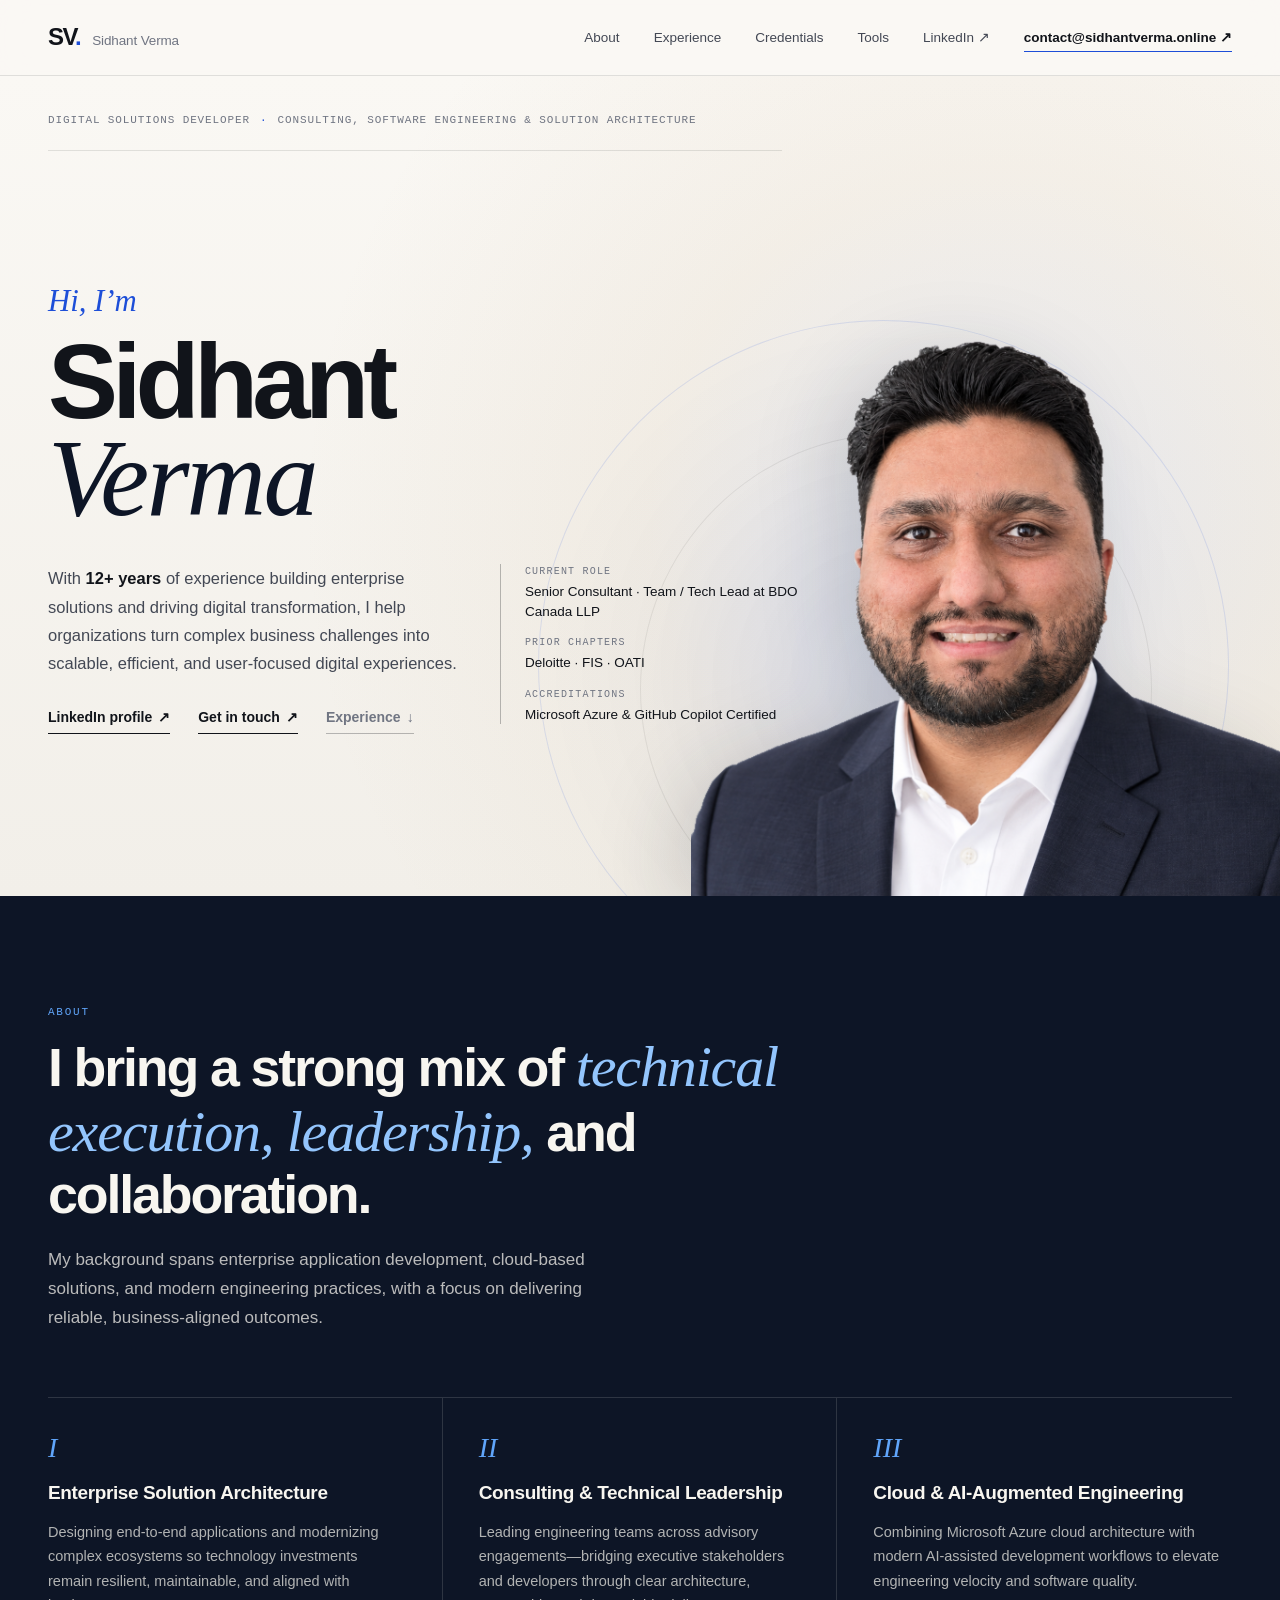
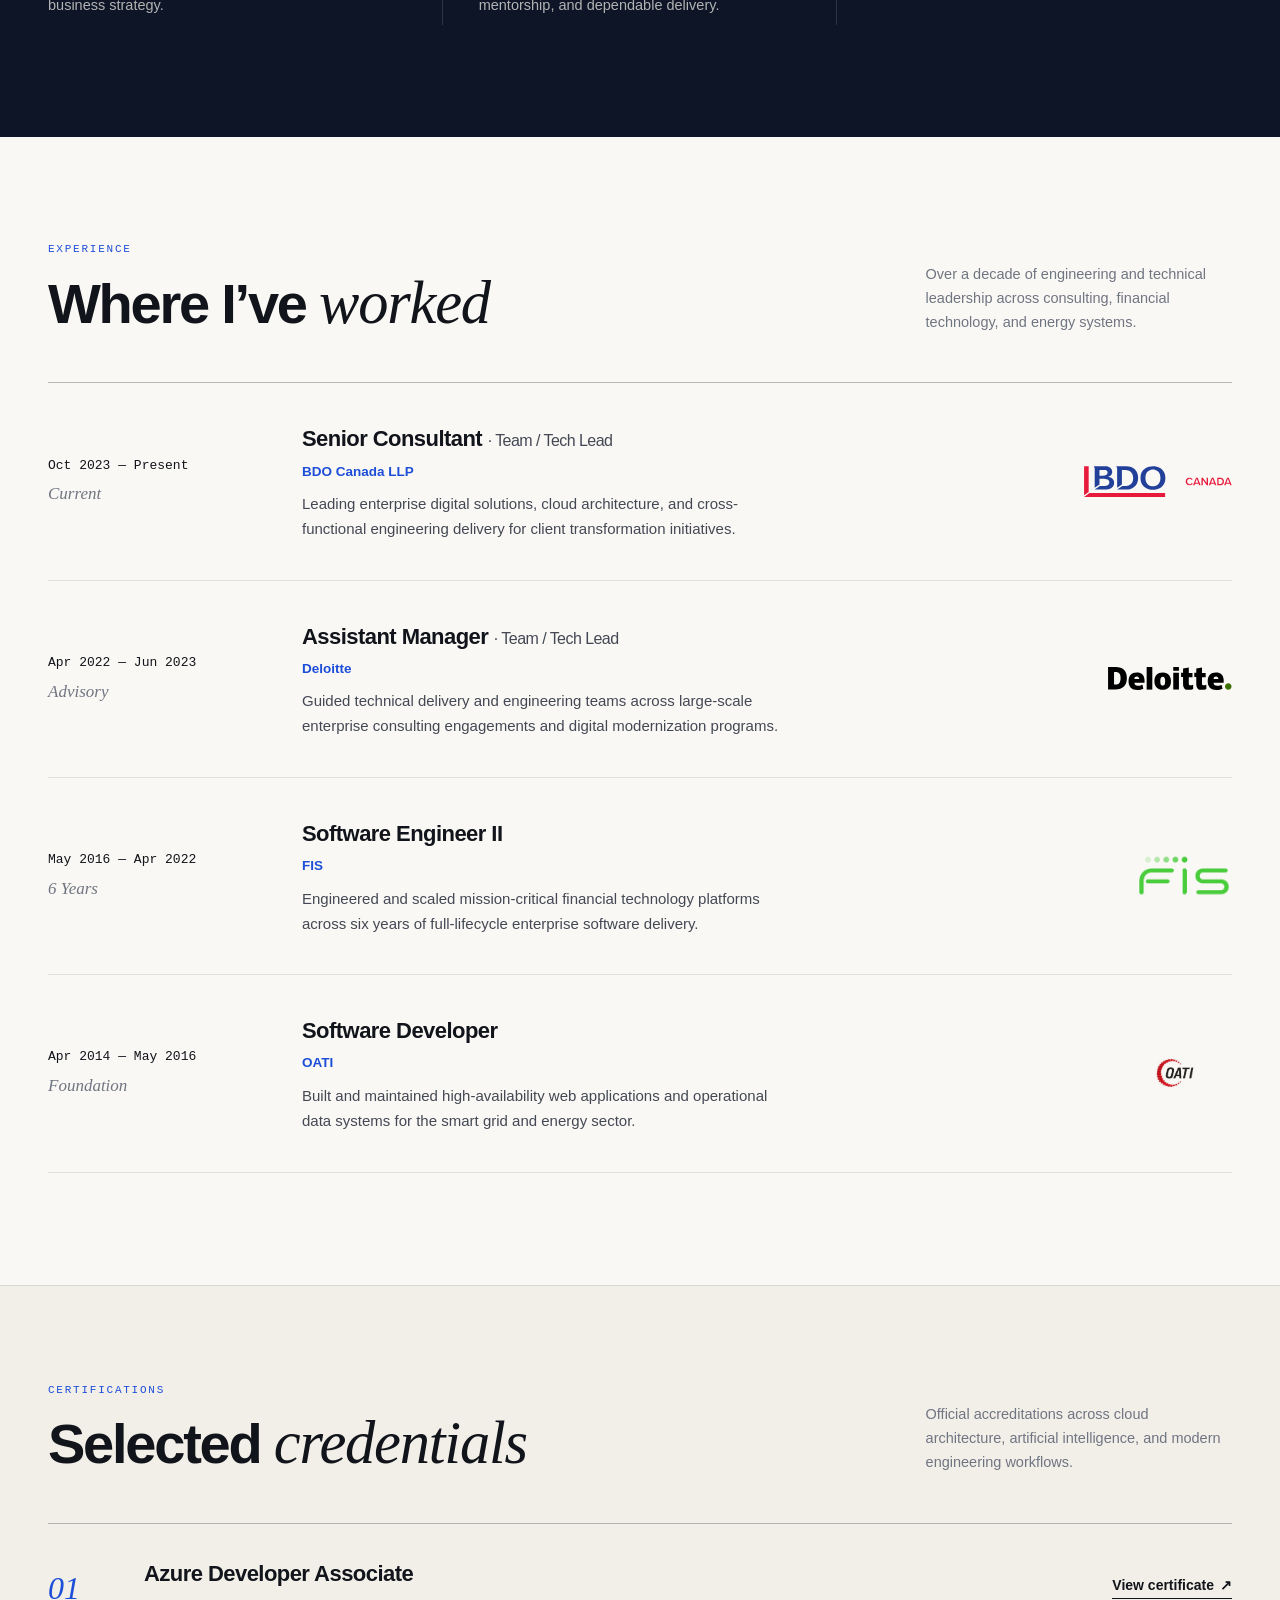
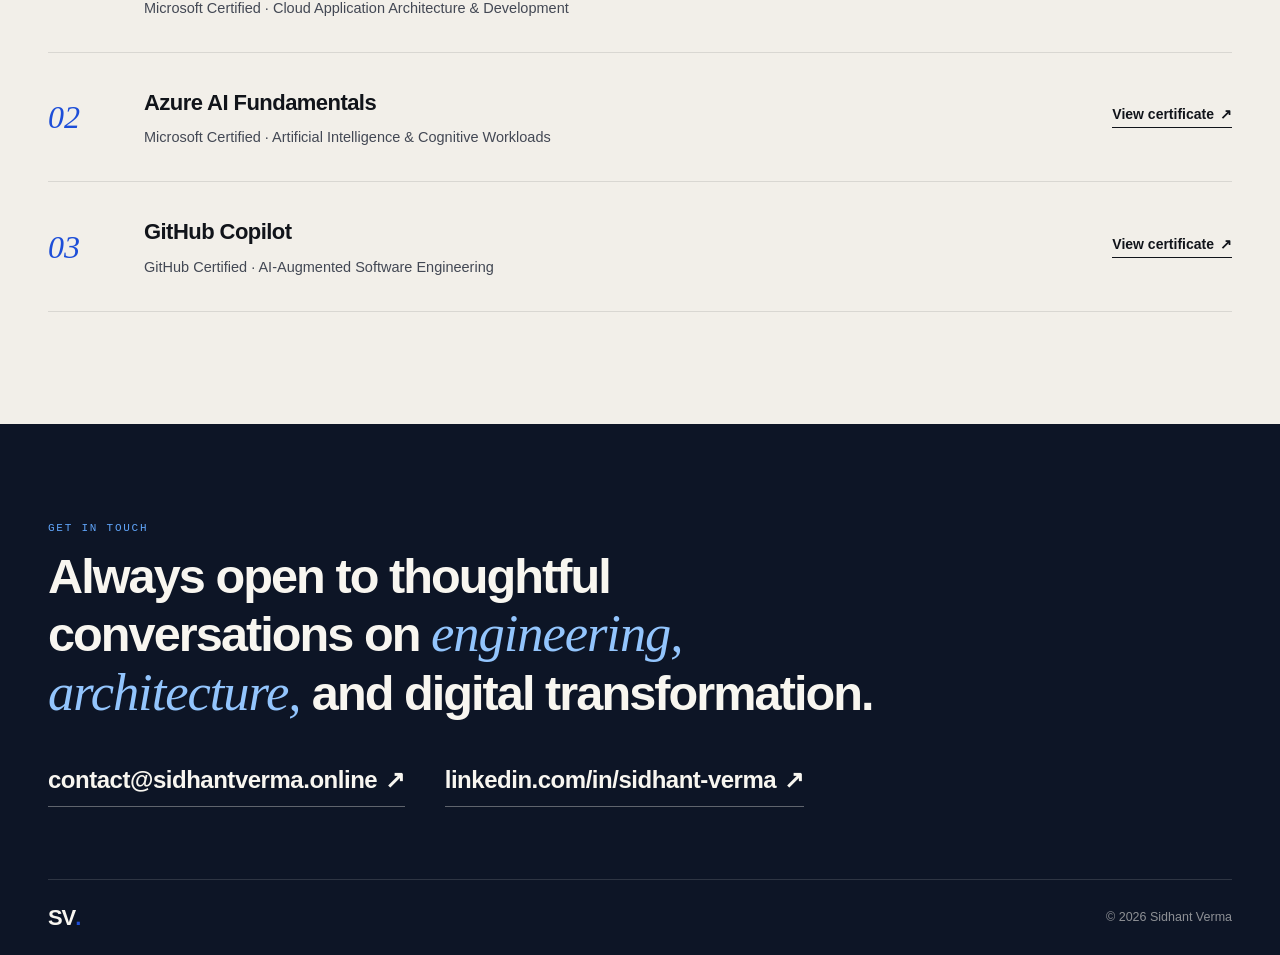
==== commit 2fbc7e25: "Added portfolio tool and restyled mortgage calc" ====
--- a/index.html
+++ b/index.html
@@ -31,6 +31,7 @@
           <a href="#about">About</a>
           <a href="#experience">Experience</a>
           <a href="#certifications">Credentials</a>
+          <a href="tools/index.html">Tools</a>
           <a href="https://www.linkedin.com/in/sidhant-verma/" target="_blank" rel="noreferrer">LinkedIn <span aria-hidden="true">↗</span></a>
           <a class="nav-contact" href="mailto:contact@sidhantverma.online">contact@sidhantverma.online <span aria-hidden="true">↗</span></a>
         </div>
